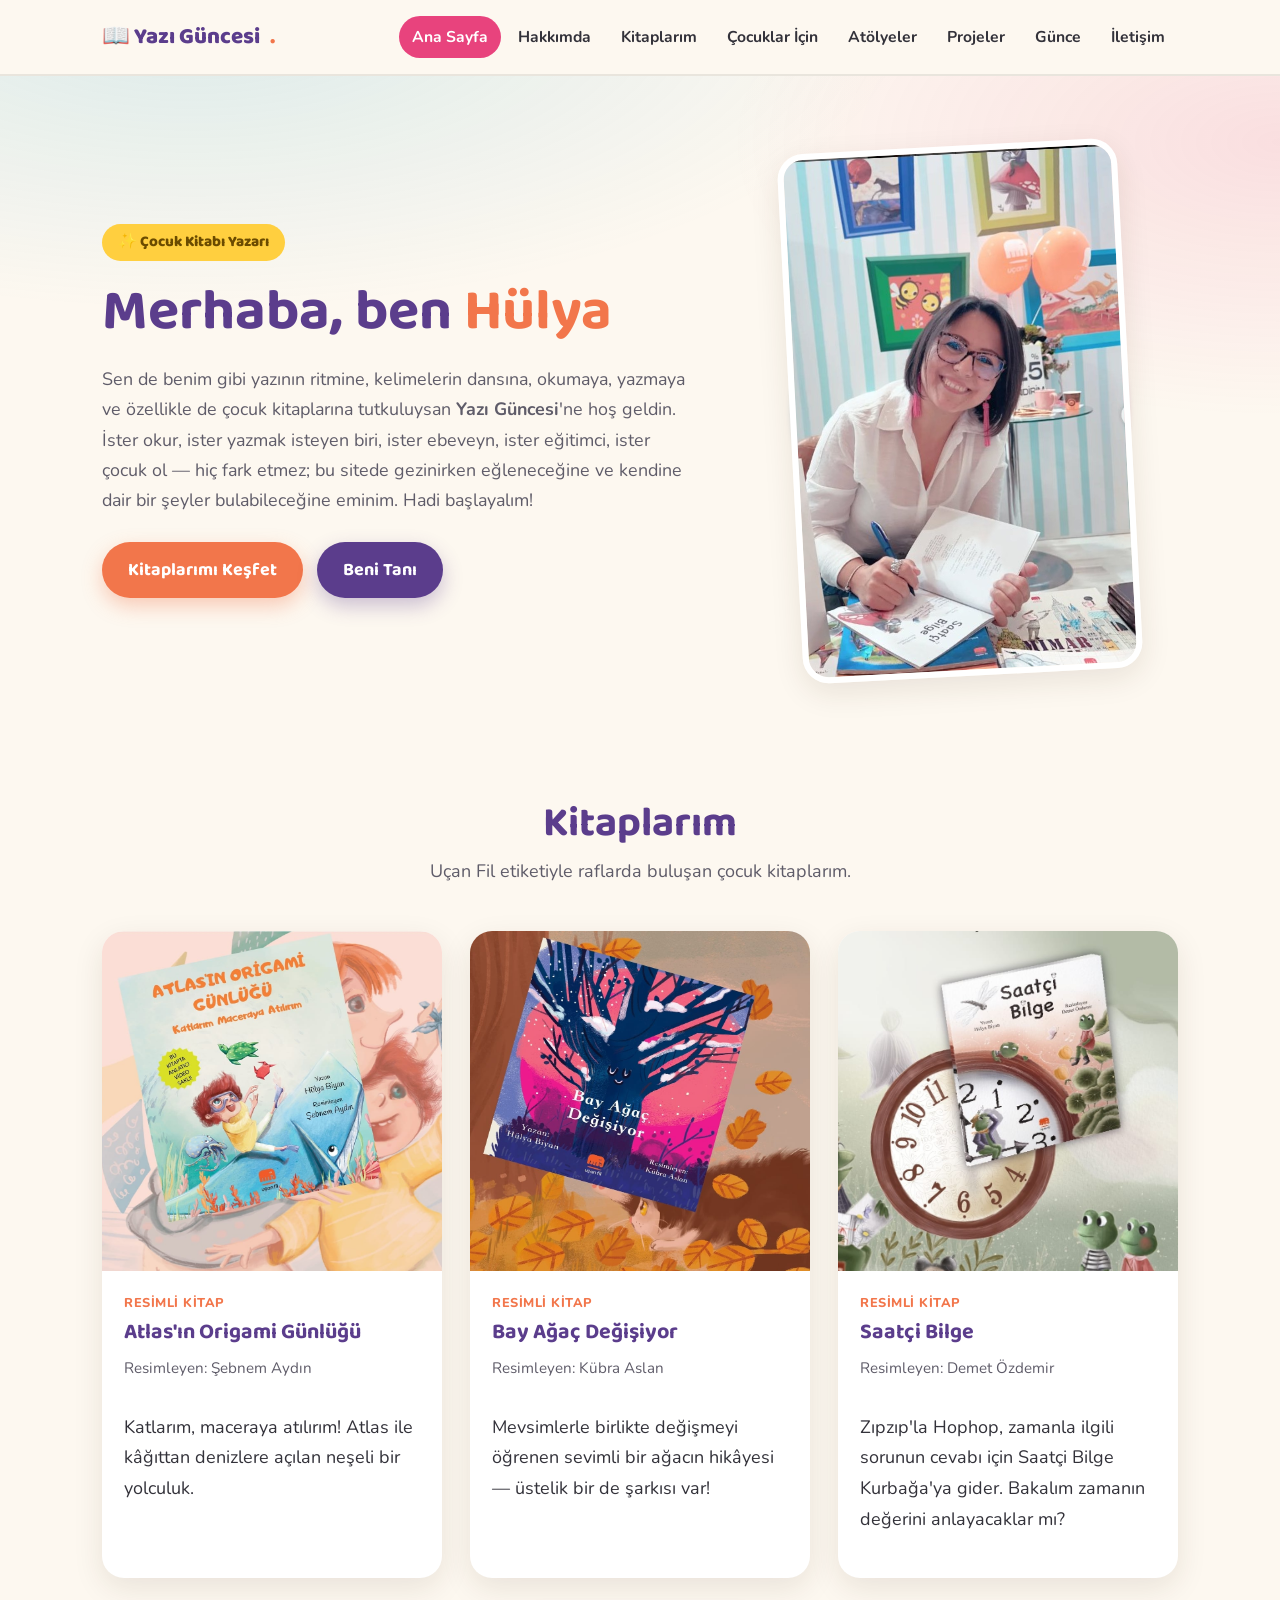
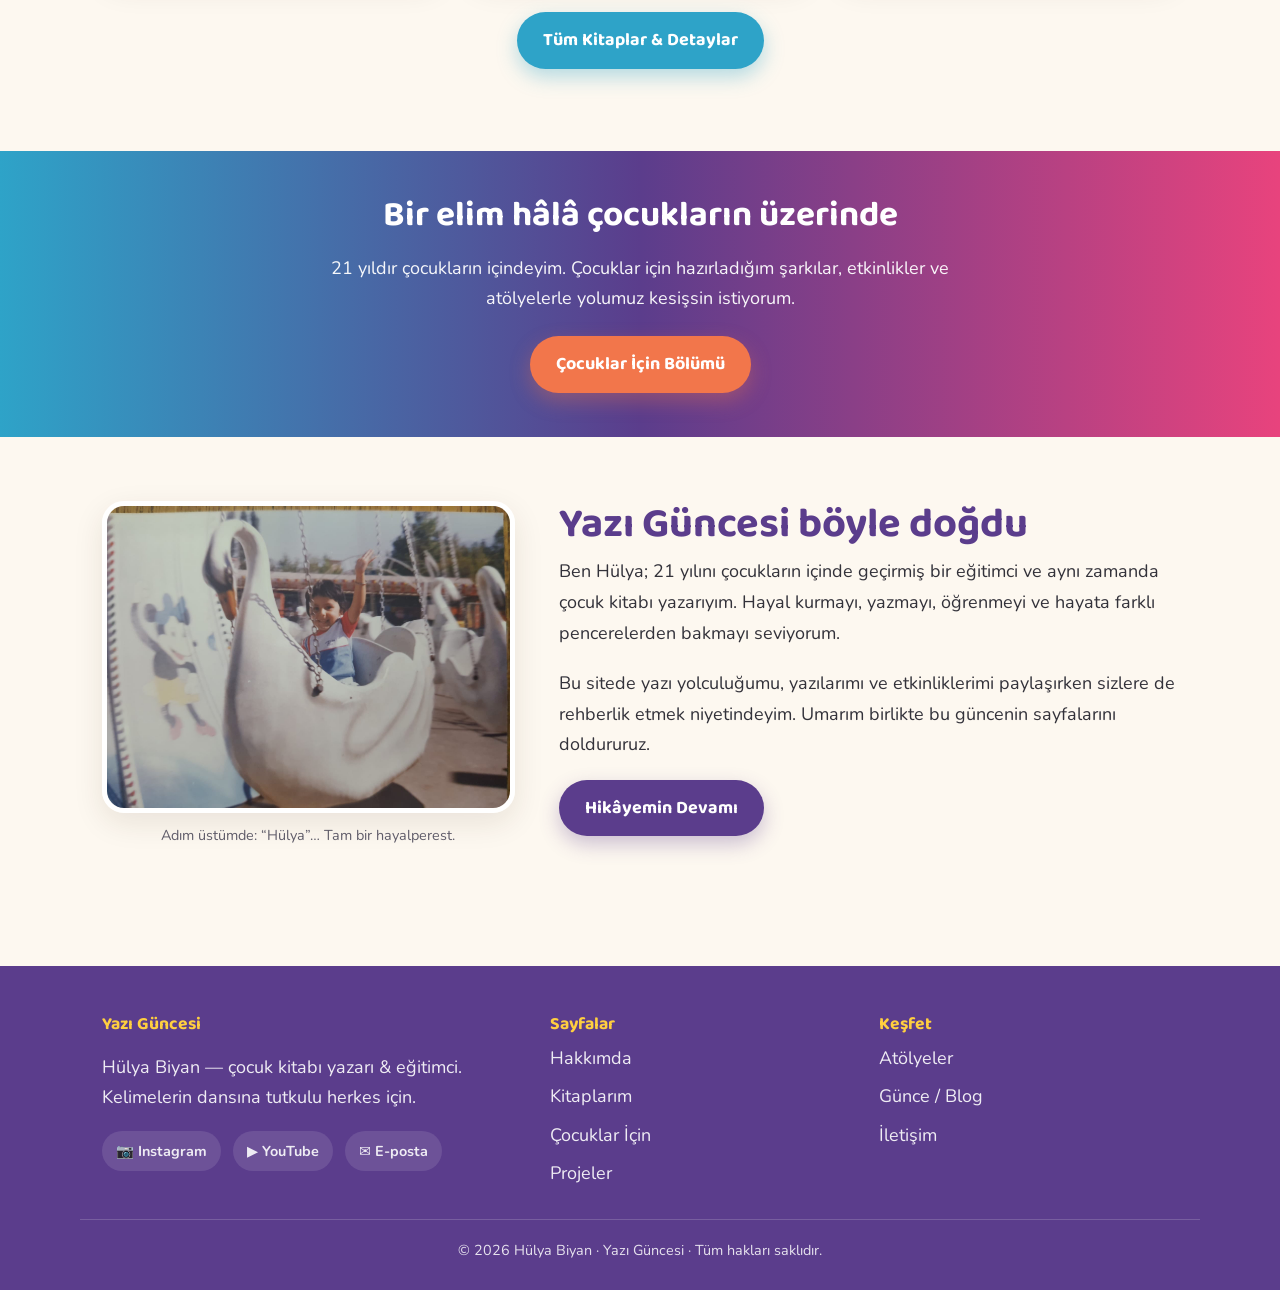
==== index.html @ 747ea34c "Ana sayfa: Saatçi Bilge tanıtımı arka kapak metnine uygun kısaltıldı" ====
<!DOCTYPE html>
<html lang="tr">
<head>
  <meta charset="UTF-8" />
  <meta name="viewport" content="width=device-width, initial-scale=1.0" />
  <title>Yazı Güncesi — Hülya Biyan | Çocuk Kitabı Yazarı</title>
  <meta name="description" content="Çocuk kitabı yazarı Hülya Biyan'ın Yazı Güncesi. Kitaplar, atölyeler, çocuklar için etkinlikler ve yazı yolculuğu." />
  <meta property="og:title" content="Yazı Güncesi — Hülya Biyan" />
  <meta property="og:description" content="Çocuk kitabı yazarı Hülya Biyan'ın kişisel sitesi." />
  <meta property="og:type" content="website" />
  <meta property="og:image" content="assets/img/hulya-portre.jpg" />
  <link rel="icon" href="data:image/svg+xml,<svg xmlns='http://www.w3.org/2000/svg' viewBox='0 0 100 100'><text y='.9em' font-size='90'>📖</text></svg>" />
  <link rel="preconnect" href="https://fonts.googleapis.com" />
  <link rel="preconnect" href="https://fonts.gstatic.com" crossorigin />
  <link href="https://fonts.googleapis.com/css2?family=Baloo+2:wght@500;600;700;800&family=Nunito:wght@400;600;700;800&display=swap" rel="stylesheet" />
  <link rel="stylesheet" href="assets/css/styles.css" />
</head>
<body>

  <!-- ÜST MENÜ -->
  <header class="ust-bar">
    <div class="kapsayici ust-ic">
      <a class="logo" href="index.html">📖 Yazı Güncesi<span class="nokta">.</span></a>
      <button class="menu-btn" aria-label="Menü" aria-expanded="false">☰</button>
      <nav>
        <ul class="menu" id="menu">
          <li><a href="index.html" class="aktif">Ana Sayfa</a></li>
          <li><a href="hakkimda.html">Hakkımda</a></li>
          <li><a href="kitaplarim.html">Kitaplarım</a></li>
          <li><a href="cocuklar-icin.html">Çocuklar İçin</a></li>
          <li><a href="atolyeler.html">Atölyeler</a></li>
          <li><a href="projeler.html">Projeler</a></li>
          <li><a href="gunce.html">Günce</a></li>
          <li><a href="iletisim.html">İletişim</a></li>
        </ul>
      </nav>
    </div>
  </header>

  <!-- HERO -->
  <section class="hero">
    <div class="kapsayici hero-ic">
      <div class="hero-metin">
        <span class="rozet">✨ Çocuk Kitabı Yazarı</span>
        <h1>Merhaba, ben <span>Hülya</span></h1>
        <p class="giris">
          Sen de benim gibi yazının ritmine, kelimelerin dansına, okumaya, yazmaya ve
          özellikle de çocuk kitaplarına tutkuluysan <strong>Yazı Güncesi</strong>'ne hoş geldin.
          İster okur, ister yazmak isteyen biri, ister ebeveyn, ister eğitimci, ister çocuk ol —
          hiç fark etmez; bu sitede gezinirken eğleneceğine ve kendine dair bir şeyler
          bulabileceğine eminim. Hadi başlayalım!
        </p>
        <div class="hero-butonlar">
          <a class="btn btn-birincil" href="kitaplarim.html">Kitaplarımı Keşfet</a>
          <a class="btn btn-ana" href="hakkimda.html">Beni Tanı</a>
        </div>
      </div>
      <div class="hero-gorsel">
        <div class="halka"></div>
        <img src="assets/img/hulya-portre.jpg" alt="Hülya Biyan bir kitap imzalarken" />
      </div>
    </div>
  </section>

  <!-- KİTAP ÖNİZLEME -->
  <section>
    <div class="kapsayici">
      <h2 class="bolum-baslik">Kitaplarım</h2>
      <p class="bolum-alt">Uçan Fil etiketiyle raflarda buluşan çocuk kitaplarım.</p>
      <div class="izgara izgara-3">

        <article class="kart">
          <div class="kitap-gorsel"><img src="assets/img/atlas-origami.jpg" alt="Atlas'ın Origami Günlüğü kitabı kapağı" /></div>
          <div class="kitap-govde">
            <span class="kitap-etiket">Resimli Kitap</span>
            <h3>Atlas'ın Origami Günlüğü</h3>
            <p class="resimleyen">Resimleyen: Şebnem Aydın</p>
            <p class="aciklama">Katlarım, maceraya atılırım! Atlas ile kâğıttan denizlere açılan neşeli bir yolculuk.</p>
          </div>
        </article>

        <article class="kart">
          <div class="kitap-gorsel"><img src="assets/img/bay-agac.jpg" alt="Bay Ağaç Değişiyor kitabı kapağı" /></div>
          <div class="kitap-govde">
            <span class="kitap-etiket">Resimli Kitap</span>
            <h3>Bay Ağaç Değişiyor</h3>
            <p class="resimleyen">Resimleyen: Kübra Aslan</p>
            <p class="aciklama">Mevsimlerle birlikte değişmeyi öğrenen sevimli bir ağacın hikâyesi — üstelik bir de şarkısı var!</p>
          </div>
        </article>

        <article class="kart">
          <div class="kitap-gorsel"><img src="assets/img/saatci-bilge.jpg" alt="Saatçi Bilge kitabı kapağı" /></div>
          <div class="kitap-govde">
            <span class="kitap-etiket">Resimli Kitap</span>
            <h3>Saatçi Bilge</h3>
            <p class="resimleyen">Resimleyen: Demet Özdemir</p>
            <p class="aciklama">Zıpzıp'la Hophop, zamanla ilgili sorunun cevabı için Saatçi Bilge Kurbağa'ya gider. Bakalım zamanın değerini anlayacaklar mı?</p>
          </div>
        </article>

      </div>
      <p style="text-align:center; margin-top:34px;">
        <a class="btn btn-ikincil" href="kitaplarim.html">Tüm Kitaplar & Detaylar</a>
      </p>
    </div>
  </section>

  <!-- ŞERİT -->
  <section class="serit">
    <div class="kapsayici">
      <h2>Bir elim hâlâ çocukların üzerinde</h2>
      <p>21 yıldır çocukların içindeyim. Çocuklar için hazırladığım şarkılar, etkinlikler ve atölyelerle yolumuz kesişsin istiyorum.</p>
      <a class="btn btn-birincil" href="cocuklar-icin.html">Çocuklar İçin Bölümü</a>
    </div>
  </section>

  <!-- HAKKIMDA KISA -->
  <section>
    <div class="kapsayici hakkimda-grid">
      <div class="foto-yigin">
        <img src="assets/img/hulya-cocukluk.jpg" alt="Hülya'nın çocukluk fotoğrafı" />
        <p class="altyazi">Adım üstümde: “Hülya”… Tam bir hayalperest.</p>
      </div>
      <div class="metin-blok">
        <h2 class="bolum-baslik" style="text-align:left;">Yazı Güncesi böyle doğdu</h2>
        <p>
          Ben Hülya; 21 yılını çocukların içinde geçirmiş bir eğitimci ve aynı zamanda çocuk
          kitabı yazarıyım. Hayal kurmayı, yazmayı, öğrenmeyi ve hayata farklı pencerelerden
          bakmayı seviyorum.
        </p>
        <p>
          Bu sitede yazı yolculuğumu, yazılarımı ve etkinliklerimi paylaşırken sizlere de
          rehberlik etmek niyetindeyim. Umarım birlikte bu güncenin sayfalarını doldururuz.
        </p>
        <p><a class="btn btn-ana" href="hakkimda.html">Hikâyemin Devamı</a></p>
      </div>
    </div>
  </section>

  <!-- ALT BİLGİ -->
  <footer class="footer">
    <div class="kapsayici footer-ic">
      <div>
        <h4>Yazı Güncesi</h4>
        <p style="opacity:.9;">Hülya Biyan — çocuk kitabı yazarı & eğitimci. Kelimelerin dansına tutkulu herkes için.</p>
        <div class="sosyal-satir">
          <a href="https://instagram.com/hulyabiyan_yaziguncesi" target="_blank" rel="noopener">📷 Instagram</a>
          <a href="https://youtube.com/" target="_blank" rel="noopener">▶️ YouTube</a>
          <a href="mailto:biyanhulya@gmail.com">✉️ E-posta</a>
        </div>
      </div>
      <div>
        <h4>Sayfalar</h4>
        <ul>
          <li><a href="hakkimda.html">Hakkımda</a></li>
          <li><a href="kitaplarim.html">Kitaplarım</a></li>
          <li><a href="cocuklar-icin.html">Çocuklar İçin</a></li>
          <li><a href="projeler.html">Projeler</a></li>
        </ul>
      </div>
      <div>
        <h4>Keşfet</h4>
        <ul>
          <li><a href="atolyeler.html">Atölyeler</a></li>
          <li><a href="gunce.html">Günce / Blog</a></li>
          <li><a href="iletisim.html">İletişim</a></li>
        </ul>
      </div>
    </div>
    <div class="kapsayici telif">© 2026 Hülya Biyan · Yazı Güncesi · Tüm hakları saklıdır.</div>
  </footer>

  <script src="assets/js/script.js"></script>
</body>
</html>
---- assets/css/styles.css ----
/* =========================================================
   Yazı Güncesi — Hülya Biyan kişisel sitesi
   Renkli & canlı tema. Tüm ayarlar :root değişkenlerinde.
   ========================================================= */

:root {
  /* Kitap kapaklarından türetilmiş palet */
  --deniz:      #2ea3c8;   /* Atlas – deniz mavisi */
  --deniz-koyu: #1c6f8c;
  --mercan:     #f2764b;   /* turuncu/mercan */
  --pembe:      #e8437d;   /* Bay Ağaç pembesi */
  --mor:        #5b3d8c;   /* Bay Ağaç moru */
  --yaprak:     #6ab04c;   /* Saatçi Bilge yeşili */
  --sari:       #ffcf3f;   /* neşeli sarı */

  --zemin:      #fdf8f0;   /* sıcak krem zemin */
  --zemin-alt:  #fff3e6;
  --kart:       #ffffff;
  --metin:      #33323a;
  --metin-soft: #5f5c69;
  --cizgi:      rgba(0,0,0,.08);

  --golge:      0 10px 30px rgba(60,40,20,.10);
  --golge-hover:0 16px 40px rgba(60,40,20,.16);
  --radius:     22px;
  --radius-sm:  14px;

  --font-baslik: "Baloo 2", "Comic Sans MS", system-ui, sans-serif;
  --font-govde:  "Nunito", system-ui, -apple-system, Segoe UI, Roboto, sans-serif;

  --en:  1120px;
}

* { box-sizing: border-box; }

html { scroll-behavior: smooth; }

body {
  margin: 0;
  font-family: var(--font-govde);
  color: var(--metin);
  background: var(--zemin);
  line-height: 1.7;
  font-size: 18px;
  -webkit-font-smoothing: antialiased;
}

h1, h2, h3, h4 {
  font-family: var(--font-baslik);
  line-height: 1.15;
  margin: 0 0 .5em;
  font-weight: 700;
}

a { color: var(--deniz-koyu); }

img { max-width: 100%; display: block; }

.kapsayici {
  width: 100%;
  max-width: var(--en);
  margin: 0 auto;
  padding: 0 22px;
}

/* ---------- Üst menü ---------- */
.ust-bar {
  position: sticky;
  top: 0;
  z-index: 50;
  background: rgba(253,248,240,.9);
  backdrop-filter: blur(8px);
  border-bottom: 2px solid var(--cizgi);
}
.ust-ic {
  display: flex;
  align-items: center;
  justify-content: space-between;
  gap: 16px;
  min-height: 74px;
}
.logo {
  display: inline-flex;
  align-items: center;
  gap: 10px;
  font-family: var(--font-baslik);
  font-weight: 800;
  font-size: 1.4rem;
  color: var(--mor);
  text-decoration: none;
  white-space: nowrap;
}
.logo .nokta { color: var(--mercan); }

.menu {
  display: flex;
  align-items: center;
  gap: 4px;
  list-style: none;
  margin: 0;
  padding: 0;
  flex-wrap: wrap;
}
.menu a {
  display: inline-block;
  padding: 8px 13px;
  border-radius: 999px;
  color: var(--metin);
  text-decoration: none;
  font-weight: 700;
  font-size: .98rem;
  transition: background .18s, color .18s;
}
.menu a:hover { background: var(--zemin-alt); color: var(--pembe); }
.menu a.aktif { background: var(--pembe); color: #fff; }

.menu-btn {
  display: none;
  background: var(--pembe);
  color: #fff;
  border: none;
  width: 46px; height: 46px;
  border-radius: 12px;
  font-size: 1.5rem;
  cursor: pointer;
}

/* ---------- Butonlar ---------- */
.btn {
  display: inline-block;
  padding: 13px 26px;
  border-radius: 999px;
  font-family: var(--font-baslik);
  font-weight: 700;
  text-decoration: none;
  cursor: pointer;
  border: none;
  transition: transform .15s, box-shadow .15s;
}
.btn:hover { transform: translateY(-2px); }
.btn-birincil { background: var(--mercan); color: #fff; box-shadow: 0 8px 20px rgba(242,118,75,.35); }
.btn-ikincil  { background: var(--deniz);  color: #fff; box-shadow: 0 8px 20px rgba(46,163,200,.35); }
.btn-ana      { background: var(--mor);    color: #fff; box-shadow: 0 8px 20px rgba(91,61,140,.30); }

/* ---------- Genel bölüm ---------- */
section { padding: 64px 0; }
.bolum-baslik {
  font-size: clamp(1.8rem, 4vw, 2.6rem);
  text-align: center;
  color: var(--mor);
  margin-bottom: 8px;
}
.bolum-alt {
  text-align: center;
  color: var(--metin-soft);
  max-width: 620px;
  margin: 0 auto 44px;
}

/* ---------- Hero (ana sayfa) ---------- */
.hero {
  background:
    radial-gradient(1200px 500px at 15% -10%, rgba(46,163,200,.16), transparent 60%),
    radial-gradient(1000px 500px at 100% 10%, rgba(232,67,125,.14), transparent 55%),
    var(--zemin);
  padding: 70px 0 60px;
  overflow: hidden;
}
.hero-ic {
  display: grid;
  grid-template-columns: 1.15fr .85fr;
  gap: 48px;
  align-items: center;
}
.hero .rozet {
  display: inline-block;
  background: var(--sari);
  color: #6b4b00;
  font-weight: 800;
  font-family: var(--font-baslik);
  padding: 6px 16px;
  border-radius: 999px;
  font-size: .95rem;
  margin-bottom: 18px;
}
.hero h1 {
  font-size: clamp(2.3rem, 5.5vw, 3.6rem);
  color: var(--mor);
  margin-bottom: .3em;
}
.hero h1 span { color: var(--mercan); }
.hero p.giris {
  font-size: 1.12rem;
  color: var(--metin-soft);
  margin-bottom: 26px;
}
.hero-butonlar { display: flex; gap: 14px; flex-wrap: wrap; }

.hero-gorsel {
  position: relative;
  display: grid;
  place-items: center;
}
.hero-gorsel .halka {
  position: absolute;
  inset: 0;
  margin: auto;
  width: 340px; height: 340px;
  border-radius: 50%;
  background: linear-gradient(135deg, var(--deniz), var(--pembe));
  filter: blur(2px);
  opacity: .18;
}
.hero-gorsel img {
  position: relative;
  width: min(340px, 80%);
  border-radius: 26px;
  box-shadow: var(--golge);
  transform: rotate(-3deg);
  border: 6px solid #fff;
}

/* ---------- Şerit (renkli vurgular) ---------- */
.serit {
  background: linear-gradient(90deg, var(--deniz), var(--mor), var(--pembe));
  color: #fff;
  text-align: center;
  padding: 44px 0;
}
.serit h2 { color: #fff; font-size: clamp(1.6rem, 3.5vw, 2.2rem); }
.serit p { opacity: .95; max-width: 640px; margin: 0 auto 22px; }

/* ---------- Kart ızgarası ---------- */
.izgara {
  display: grid;
  gap: 28px;
}
.izgara-3 { grid-template-columns: repeat(3, 1fr); }
.izgara-2 { grid-template-columns: repeat(2, 1fr); }

.kart {
  background: var(--kart);
  border-radius: var(--radius);
  box-shadow: var(--golge);
  overflow: hidden;
  transition: transform .2s, box-shadow .2s;
  display: flex;
  flex-direction: column;
}
.kart:hover { transform: translateY(-6px); box-shadow: var(--golge-hover); }

/* ---------- Kitap kartı ---------- */
.kitap-gorsel {
  aspect-ratio: 1 / 1;
  background: var(--zemin-alt);
  display: grid;
  place-items: center;
  overflow: hidden;
}
.kitap-gorsel img { width: 100%; height: 100%; object-fit: cover; }
.kitap-govde { padding: 22px 22px 26px; flex: 1; display: flex; flex-direction: column; }
.kitap-govde h3 { color: var(--mor); font-size: 1.35rem; }
.kitap-etiket {
  display: inline-block;
  font-size: .8rem;
  font-weight: 800;
  letter-spacing: .04em;
  text-transform: uppercase;
  color: var(--mercan);
  margin-bottom: 6px;
}
.kitap-govde .resimleyen { color: var(--metin-soft); font-size: .95rem; margin: 0 0 12px; }
.kitap-govde p.aciklama { flex: 1; }
.kitap-alt {
  margin-top: 16px;
  display: flex;
  align-items: center;
  gap: 12px;
  flex-wrap: wrap;
  font-size: .9rem;
  color: var(--metin-soft);
}
.yayinevi {
  display: inline-flex; align-items: center; gap: 6px;
  font-weight: 700;
}
.mini-rozet {
  display: inline-flex; align-items: center; gap: 6px;
  background: var(--yaprak); color: #fff;
  padding: 5px 12px; border-radius: 999px;
  font-weight: 700; font-size: .82rem; text-decoration: none;
}

/* ---------- Hakkımda ---------- */
.hakkimda-grid {
  display: grid;
  grid-template-columns: .8fr 1.2fr;
  gap: 44px;
  align-items: start;
}
.foto-yigin { display: grid; gap: 18px; }
.foto-yigin img { border-radius: var(--radius); box-shadow: var(--golge); border: 5px solid #fff; }
.foto-yigin .altyazi { text-align: center; color: var(--metin-soft); font-size: .9rem; margin-top: -8px; }
.metin-blok p { margin: 0 0 1.1em; }
.metin-blok .imza {
  font-family: var(--font-baslik);
  font-size: 1.5rem;
  color: var(--pembe);
}

/* ---------- Çocuklar / Atölye placeholder kartları ---------- */
.eglence-kart {
  background: var(--kart);
  border-radius: var(--radius);
  box-shadow: var(--golge);
  padding: 30px 26px;
  text-align: center;
}
.eglence-kart .ikon {
  font-size: 2.6rem;
  display: block;
  margin-bottom: 10px;
}
.eglence-kart h3 { color: var(--mor); }

/* Şarkı oynatıcı bloğu */
.sarki-kutu {
  background: linear-gradient(135deg, var(--mor), var(--pembe));
  color: #fff;
  border-radius: var(--radius);
  padding: 34px;
  display: grid;
  grid-template-columns: auto 1fr;
  gap: 26px;
  align-items: center;
  box-shadow: var(--golge);
}
.sarki-kutu img { width: 150px; border-radius: 14px; box-shadow: 0 8px 22px rgba(0,0,0,.3); }
.sarki-kutu h3 { color: #fff; font-size: 1.5rem; }
.sarki-kutu p { opacity: .95; margin: 0 0 14px; }
.sarki-kutu video,
.sarki-kutu audio { width: 100%; border-radius: 10px; }
.yakinda-etiket {
  display: inline-block;
  background: rgba(255,255,255,.2);
  padding: 4px 12px; border-radius: 999px;
  font-weight: 700; font-size: .85rem; margin-bottom: 10px;
}

/* ---------- Boş durum (Günce) ---------- */
.bos-durum {
  text-align: center;
  max-width: 560px;
  margin: 20px auto;
  background: var(--kart);
  border-radius: var(--radius);
  box-shadow: var(--golge);
  padding: 56px 34px;
}
.bos-durum .ikon { font-size: 3.4rem; }

/* ---------- İletişim ---------- */
.iletisim-grid {
  display: grid;
  grid-template-columns: repeat(auto-fit, minmax(220px, 1fr));
  gap: 24px;
}
.iletisim-kart {
  background: var(--kart);
  border-radius: var(--radius);
  box-shadow: var(--golge);
  padding: 32px 24px;
  text-align: center;
  text-decoration: none;
  color: var(--metin);
  transition: transform .18s, box-shadow .18s;
}
.iletisim-kart:hover { transform: translateY(-5px); box-shadow: var(--golge-hover); }
.iletisim-kart .ikon { font-size: 2.4rem; display:block; margin-bottom: 10px; }
.iletisim-kart h3 { color: var(--mor); margin-bottom: 4px; }
.iletisim-kart span { color: var(--metin-soft); font-size: .95rem; word-break: break-word; }

/* ---------- Sayfa başlığı (iç sayfalar) ---------- */
.sayfa-basi {
  background:
    radial-gradient(800px 300px at 20% 0%, rgba(232,67,125,.14), transparent 60%),
    var(--zemin-alt);
  text-align: center;
  padding: 56px 0 44px;
  border-bottom: 2px solid var(--cizgi);
}
.sayfa-basi h1 { font-size: clamp(2rem, 5vw, 3rem); color: var(--mor); }
.sayfa-basi p { color: var(--metin-soft); max-width: 620px; margin: 0 auto; }

/* ---------- Alt bilgi ---------- */
.footer {
  background: var(--mor);
  color: #fff;
  padding: 48px 0 28px;
  margin-top: 40px;
}
.footer-ic {
  display: grid;
  grid-template-columns: 1.4fr 1fr 1fr;
  gap: 30px;
}
.footer h4 { color: var(--sari); font-size: 1.1rem; }
.footer a { color: #fff; text-decoration: none; opacity: .9; }
.footer a:hover { opacity: 1; text-decoration: underline; }
.footer ul { list-style: none; padding: 0; margin: 0; display: grid; gap: 8px; }
.sosyal-satir { display: flex; gap: 12px; margin-top: 8px; flex-wrap: wrap; }
.sosyal-satir a {
  display: inline-flex; align-items: center; gap: 7px;
  background: rgba(255,255,255,.12);
  padding: 8px 14px; border-radius: 999px;
  font-weight: 700; font-size: .9rem;
}
.sosyal-satir a:hover { background: rgba(255,255,255,.22); text-decoration: none; }
.footer .telif {
  margin-top: 30px;
  padding-top: 18px;
  border-top: 1px solid rgba(255,255,255,.2);
  text-align: center;
  opacity: .85;
  font-size: .9rem;
}

/* ---------- Projeler ---------- */
.proje-vitrin {
  display: grid;
  grid-template-columns: .9fr 1.1fr;
  gap: 44px;
  align-items: center;
}
.proje-vitrin .vitrin-gorsel img {
  border-radius: var(--radius);
  box-shadow: var(--golge);
  border: 6px solid #fff;
  width: 100%;
}
.proje-vitrin h2 { color: var(--mor); font-size: clamp(1.6rem, 3.5vw, 2.2rem); }
.proje-etiket {
  display: inline-block;
  background: var(--sari);
  color: #6b4b00;
  font-family: var(--font-baslik);
  font-weight: 800;
  padding: 5px 15px;
  border-radius: 999px;
  font-size: .9rem;
  margin-bottom: 14px;
}

/* İstatistik/rakam kutucukları */
.rakam-satiri {
  display: grid;
  grid-template-columns: repeat(4, 1fr);
  gap: 18px;
  margin: 6px 0 0;
}
.rakam {
  background: var(--kart);
  border-radius: var(--radius-sm);
  box-shadow: var(--golge);
  padding: 20px 12px;
  text-align: center;
}
.rakam b {
  display: block;
  font-family: var(--font-baslik);
  font-size: 2rem;
  color: var(--mercan);
  line-height: 1;
}
.rakam span { font-size: .92rem; color: var(--metin-soft); font-weight: 700; }

/* Kitap vitrini */
.kitap-vitrin {
  display: grid;
  grid-template-columns: .8fr 1.2fr;
  gap: 40px;
  align-items: center;
  background: var(--zemin-alt);
  border-radius: var(--radius);
  padding: 34px;
  box-shadow: var(--golge);
}
.kitap-vitrin img { border-radius: var(--radius-sm); box-shadow: var(--golge); width: 100%; }
.kitap-vitrin h3 { color: var(--mor); font-size: 1.6rem; }

/* Foto galeri */
.galeri {
  display: grid;
  grid-template-columns: repeat(4, 1fr);
  gap: 16px;
}
.galeri figure { margin: 0; }
.galeri img {
  width: 100%;
  aspect-ratio: 3 / 4;
  object-fit: cover;
  border-radius: var(--radius-sm);
  box-shadow: var(--golge);
  border: 4px solid #fff;
  transition: transform .2s;
}
.galeri img:hover { transform: translateY(-4px) scale(1.02); }
.galeri-genis img {
  aspect-ratio: 16 / 7;
  margin-bottom: 16px;
}

/* Video kutusu */
.video-kutu {
  background: linear-gradient(135deg, var(--deniz), var(--mor));
  border-radius: var(--radius);
  padding: 28px;
  box-shadow: var(--golge);
  text-align: center;
  color: #fff;
}
.video-kutu h3 { color: #fff; }
.video-kutu video { width: 100%; max-width: 680px; border-radius: var(--radius-sm); box-shadow: 0 8px 22px rgba(0,0,0,.3); }

/* Teşekkür listesi */
.tesekkur {
  background: var(--kart);
  border-radius: var(--radius);
  box-shadow: var(--golge);
  padding: 30px 28px;
}
.tesekkur h3 { color: var(--mor); }
.tesekkur ul { padding-left: 1.1em; margin: 10px 0 0; }
.tesekkur li { margin-bottom: 6px; }

/* ---------- Proje listesi + "Devamını oku" ---------- */
.proje-liste { display: grid; gap: 34px; }

.proje {
  background: var(--kart);
  border-radius: var(--radius);
  box-shadow: var(--golge);
  padding: 28px;
  border: 1px solid var(--cizgi);
}
.proje-ust {
  display: grid;
  grid-template-columns: .8fr 1.2fr;
  gap: 30px;
  align-items: center;
}
.proje-kapak img {
  width: 100%;
  border-radius: var(--radius-sm);
  box-shadow: var(--golge);
  border: 5px solid #fff;
}
.proje-ozet h2 { color: var(--mor); font-size: clamp(1.5rem, 3.4vw, 2.1rem); margin-bottom: .3em; }
.proje-meta {
  color: var(--metin-soft);
  font-weight: 700;
  font-size: .95rem;
  margin: 0 0 12px;
}

/* Açılır detay */
.proje-detay { margin-top: 18px; }
summary.devamini-oku {
  list-style: none;
  cursor: pointer;
  display: inline-flex;
  align-items: center;
  width: max-content;
  background: var(--mor);
  color: #fff;
  font-family: var(--font-baslik);
  font-weight: 700;
  padding: 11px 24px;
  border-radius: 999px;
  transition: transform .15s, box-shadow .15s, background .18s;
  box-shadow: 0 8px 20px rgba(91,61,140,.25);
}
summary.devamini-oku::-webkit-details-marker { display: none; }
summary.devamini-oku::after { content: "Devamını oku  ▾"; }
details[open] > summary.devamini-oku::after { content: "Daha az göster  ▴"; }
summary.devamini-oku:hover { transform: translateY(-2px); background: #4c3277; }

.proje-detay-ic { margin-top: 26px; display: grid; gap: 34px; }
.proje-detay-ic > * { margin: 0; }

/* Detay içindeki alıntı (şerit yerine sade blok) */
.proje-alinti {
  background: linear-gradient(90deg, var(--deniz), var(--mor), var(--pembe));
  color: #fff;
  border-radius: var(--radius);
  padding: 30px;
  text-align: center;
}
.proje-alinti h3 { color: #fff; font-size: clamp(1.3rem, 3vw, 1.8rem); margin-bottom: 6px; }
.proje-alinti p { opacity: .95; margin: 0; }

.proje-detay-ic .alt-baslik {
  color: var(--mor);
  font-size: 1.35rem;
  margin-bottom: 14px;
}

/* ---------- Duyarlı (responsive) ---------- */
@media (max-width: 860px) {
  .proje-vitrin { grid-template-columns: 1fr; }
  .proje-vitrin .vitrin-gorsel { order: -1; }
  .proje-ust { grid-template-columns: 1fr; }
  .proje-kapak { order: -1; max-width: 360px; margin: 0 auto; }
  .kitap-vitrin { grid-template-columns: 1fr; text-align: center; }
  .rakam-satiri { grid-template-columns: repeat(2, 1fr); }
  .galeri { grid-template-columns: repeat(2, 1fr); }
  .hero-ic { grid-template-columns: 1fr; text-align: center; }
  .hero-gorsel { order: -1; }
  .hero-butonlar { justify-content: center; }
  .hakkimda-grid { grid-template-columns: 1fr; }
  .izgara-3 { grid-template-columns: 1fr 1fr; }
  .footer-ic { grid-template-columns: 1fr; }
  .sarki-kutu { grid-template-columns: 1fr; text-align: center; justify-items: center; }
}

@media (max-width: 620px) {
  body { font-size: 17px; }
  .menu {
    display: none;
    position: absolute;
    top: 74px; left: 0; right: 0;
    flex-direction: column;
    align-items: stretch;
    background: var(--zemin);
    border-bottom: 2px solid var(--cizgi);
    padding: 10px 16px 18px;
    gap: 4px;
  }
  .menu.acik { display: flex; }
  .menu a { padding: 12px 14px; }
  .menu-btn { display: inline-block; }
  .izgara-3, .izgara-2 { grid-template-columns: 1fr; }
  section { padding: 48px 0; }
}
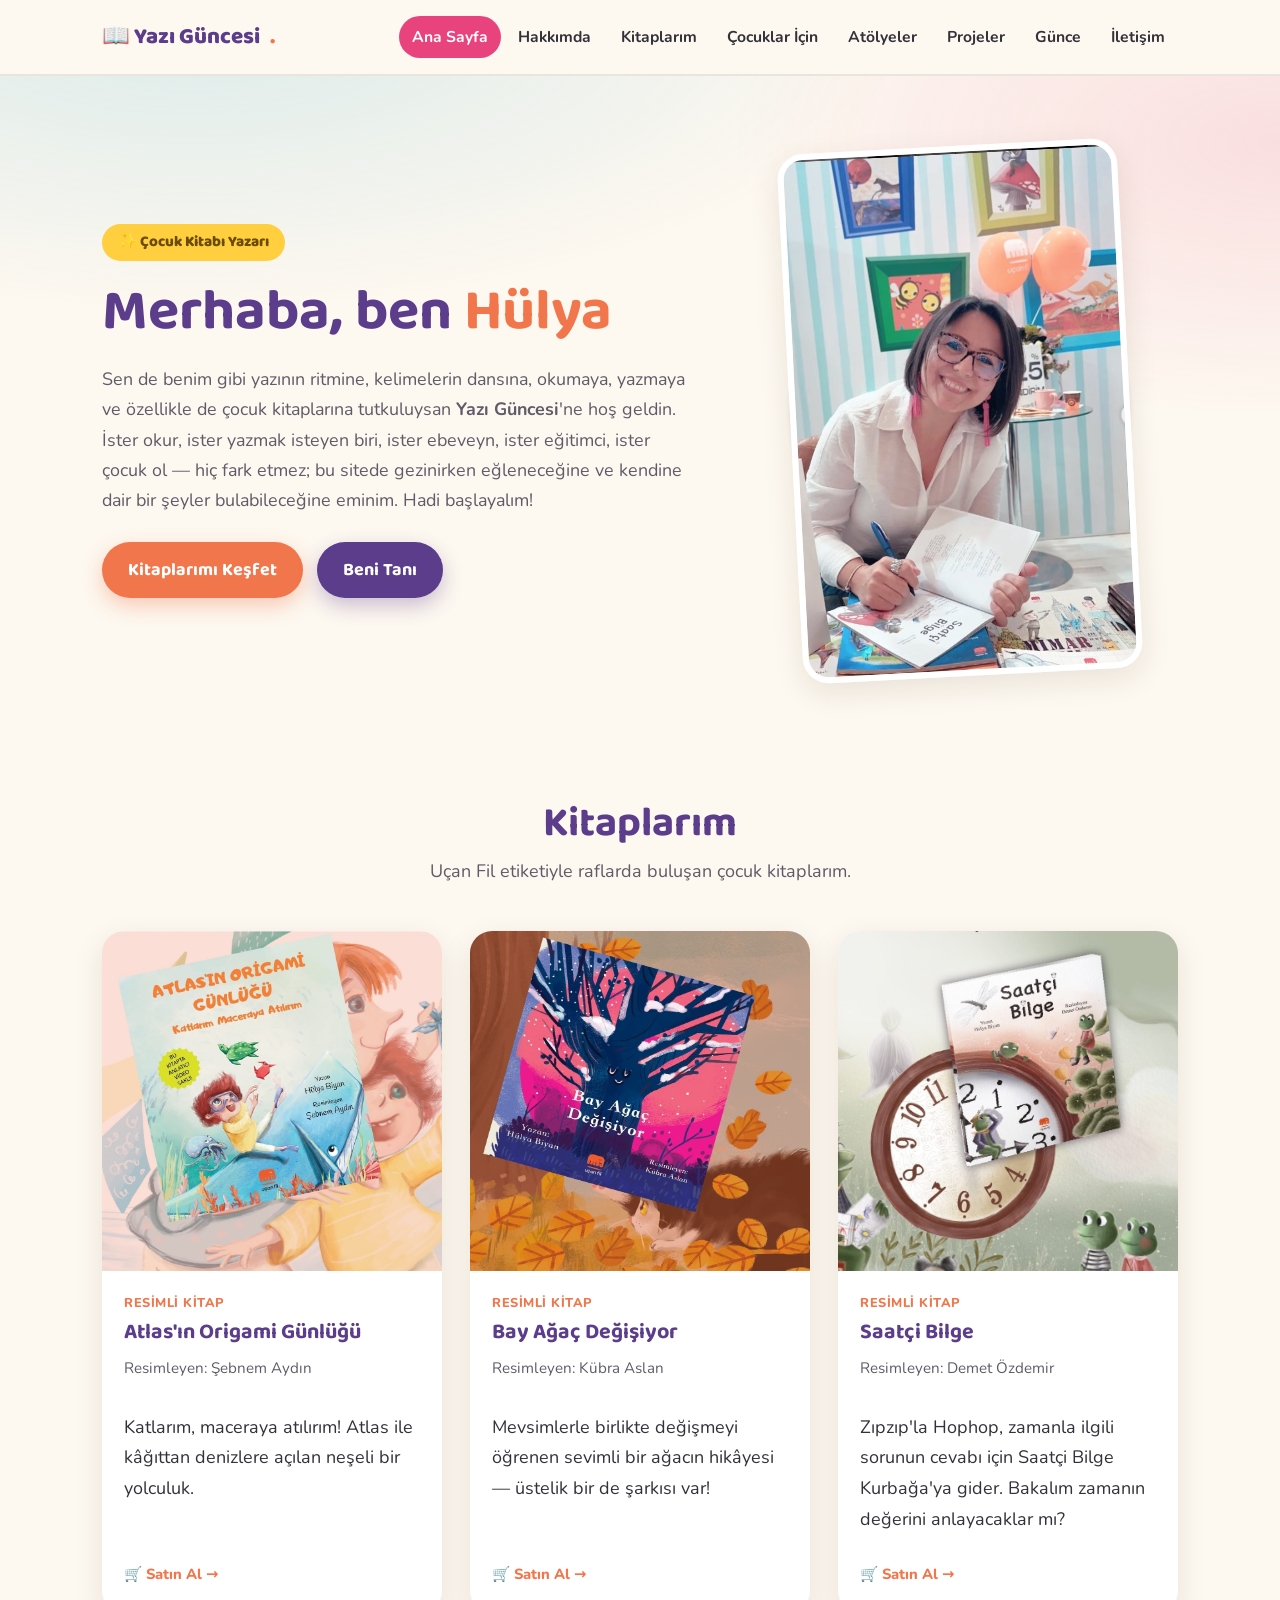
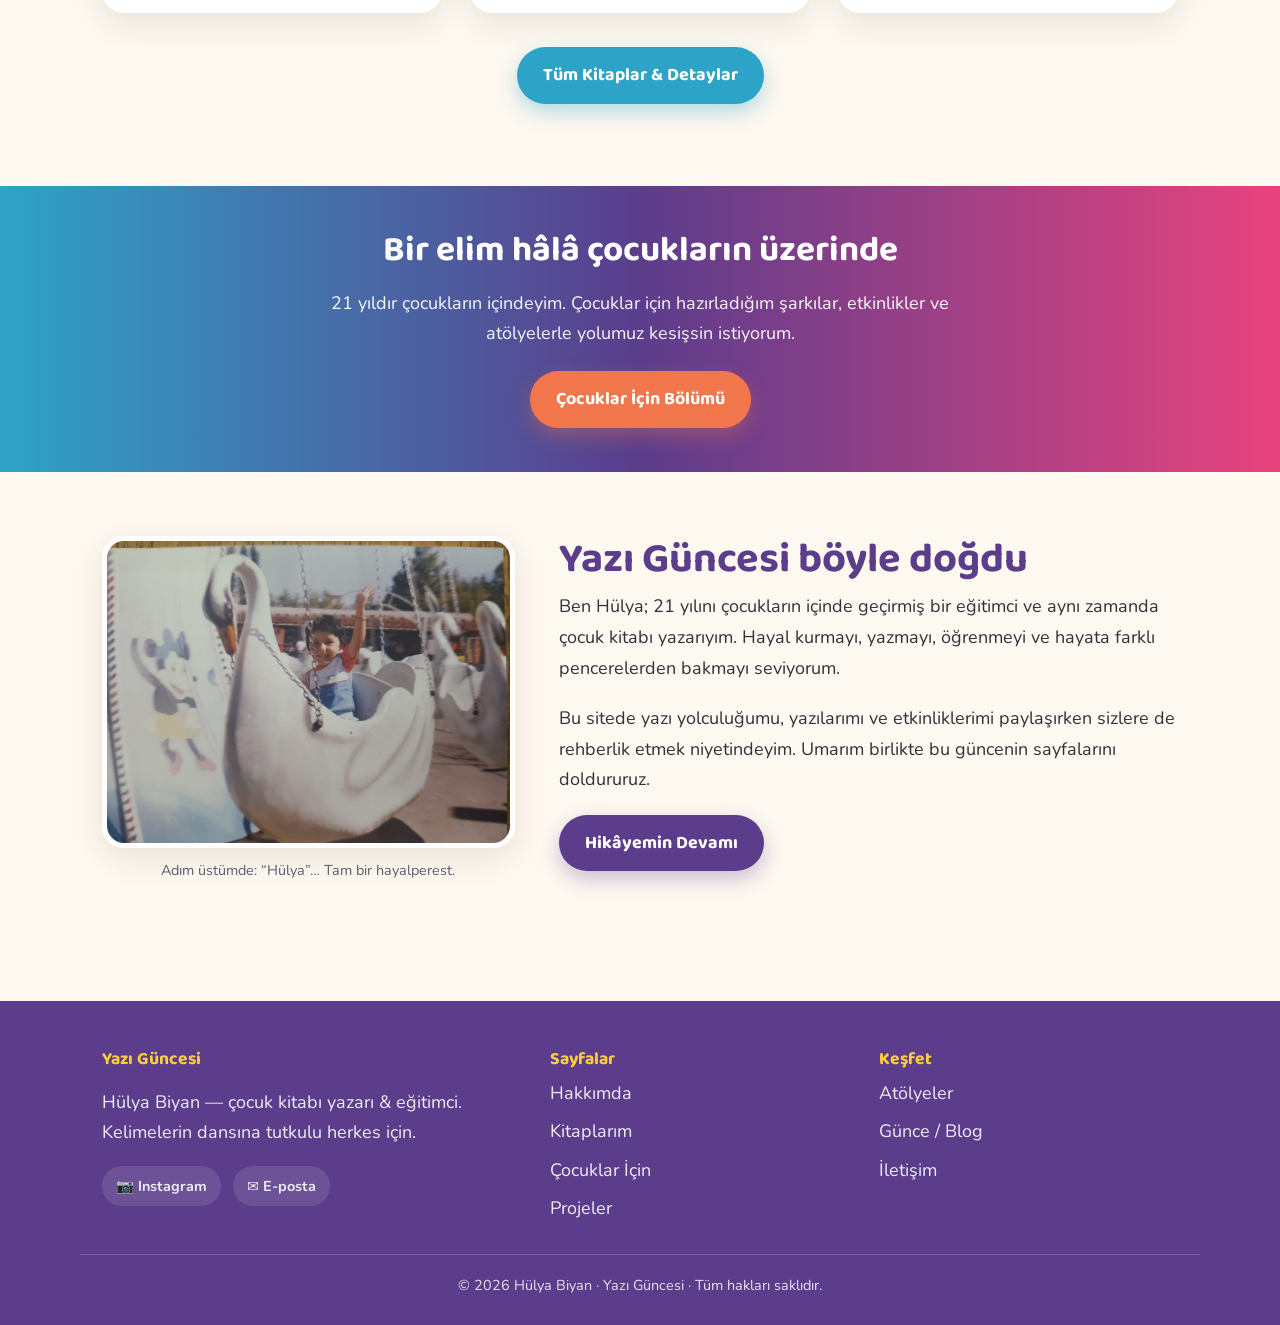
==== commit 23a2dff4: "CRO: satin alma baglantilari, bos YouTube linki kaldirildi, atolyelere sosyal kanit - 3 kitaba Satin" ====
--- a/index.html
+++ b/index.html
@@ -5,33 +5,76 @@
   <meta name="viewport" content="width=device-width, initial-scale=1.0" />
   <title>Yazı Güncesi — Hülya Biyan | Çocuk Kitabı Yazarı</title>
   <meta name="description" content="Çocuk kitabı yazarı Hülya Biyan'ın Yazı Güncesi. Kitaplar, atölyeler, çocuklar için etkinlikler ve yazı yolculuğu." />
-  <meta property="og:title" content="Yazı Güncesi — Hülya Biyan" />
-  <meta property="og:description" content="Çocuk kitabı yazarı Hülya Biyan'ın kişisel sitesi." />
-  <meta property="og:type" content="website" />
-  <meta property="og:image" content="assets/img/hulya-portre.jpg" />
   <link rel="icon" href="data:image/svg+xml,<svg xmlns='http://www.w3.org/2000/svg' viewBox='0 0 100 100'><text y='.9em' font-size='90'>📖</text></svg>" />
   <link rel="preconnect" href="https://fonts.googleapis.com" />
   <link rel="preconnect" href="https://fonts.gstatic.com" crossorigin />
   <link href="https://fonts.googleapis.com/css2?family=Baloo+2:wght@500;600;700;800&family=Nunito:wght@400;600;700;800&display=swap" rel="stylesheet" />
   <link rel="stylesheet" href="assets/css/styles.css" />
+  <link rel="canonical" href="https://hulyabiyan.com/" />
+  <meta property="og:type" content="website" />
+  <meta property="og:site_name" content="Yazı Güncesi" />
+  <meta property="og:locale" content="tr_TR" />
+  <meta property="og:url" content="https://hulyabiyan.com/" />
+  <meta property="og:title" content="Yazı Güncesi — Hülya Biyan | Çocuk Kitabı Yazarı" />
+  <meta property="og:description" content="Çocuk kitabı yazarı Hülya Biyan'ın Yazı Güncesi. Kitaplar, atölyeler, çocuklar için etkinlikler ve yazı yolculuğu." />
+  <meta property="og:image" content="https://hulyabiyan.com/assets/img/hulya-portre.jpg" />
+  <meta name="twitter:card" content="summary_large_image" />
+  <meta name="twitter:title" content="Yazı Güncesi — Hülya Biyan | Çocuk Kitabı Yazarı" />
+  <meta name="twitter:description" content="Çocuk kitabı yazarı Hülya Biyan'ın Yazı Güncesi. Kitaplar, atölyeler, çocuklar için etkinlikler ve yazı yolculuğu." />
+  <meta name="twitter:image" content="https://hulyabiyan.com/assets/img/hulya-portre.jpg" />
+  <script type="application/ld+json">
+  {
+    "@context": "https://schema.org",
+    "@graph": [
+      {
+        "@type": "WebSite",
+        "@id": "https://hulyabiyan.com/#website",
+        "url": "https://hulyabiyan.com/",
+        "name": "Yazı Güncesi",
+        "inLanguage": "tr",
+        "publisher": {
+          "@id": "https://hulyabiyan.com/#hulya"
+        }
+      },
+      {
+        "@type": "Person",
+        "@id": "https://hulyabiyan.com/#hulya",
+        "name": "Hülya Biyan",
+        "url": "https://hulyabiyan.com/",
+        "image": "https://hulyabiyan.com/assets/img/hulya-portre.jpg",
+        "jobTitle": "Çocuk Kitabı Yazarı ve Eğitimci",
+        "description": "21 yılını çocukların içinde geçirmiş bir eğitimci ve çocuk kitabı yazarı.",
+        "email": "mailto:biyanhulya@gmail.com",
+        "sameAs": [
+          "https://instagram.com/hulyabiyan_yaziguncesi"
+        ],
+        "knowsAbout": [
+          "Çocuk edebiyatı",
+          "Yaratıcı yazarlık",
+          "Okuma kültürü"
+        ]
+      }
+    ]
+  }
+  </script>
 </head>
 <body>
 
   <!-- ÜST MENÜ -->
   <header class="ust-bar">
     <div class="kapsayici ust-ic">
-      <a class="logo" href="index.html">📖 Yazı Güncesi<span class="nokta">.</span></a>
+      <a class="logo" href="/">📖 Yazı Güncesi<span class="nokta">.</span></a>
       <button class="menu-btn" aria-label="Menü" aria-expanded="false">☰</button>
       <nav>
         <ul class="menu" id="menu">
-          <li><a href="index.html" class="aktif">Ana Sayfa</a></li>
-          <li><a href="hakkimda.html">Hakkımda</a></li>
-          <li><a href="kitaplarim.html">Kitaplarım</a></li>
-          <li><a href="cocuklar-icin.html">Çocuklar İçin</a></li>
-          <li><a href="atolyeler.html">Atölyeler</a></li>
-          <li><a href="projeler.html">Projeler</a></li>
-          <li><a href="gunce.html">Günce</a></li>
-          <li><a href="iletisim.html">İletişim</a></li>
+          <li><a href="/" class="aktif">Ana Sayfa</a></li>
+          <li><a href="/hakkimda">Hakkımda</a></li>
+          <li><a href="/kitaplarim">Kitaplarım</a></li>
+          <li><a href="/cocuklar-icin">Çocuklar İçin</a></li>
+          <li><a href="/atolyeler">Atölyeler</a></li>
+          <li><a href="/projeler">Projeler</a></li>
+          <li><a href="/gunce">Günce</a></li>
+          <li><a href="/iletisim">İletişim</a></li>
         </ul>
       </nav>
     </div>
@@ -51,13 +94,13 @@
           bulabileceğine eminim. Hadi başlayalım!
         </p>
         <div class="hero-butonlar">
-          <a class="btn btn-birincil" href="kitaplarim.html">Kitaplarımı Keşfet</a>
-          <a class="btn btn-ana" href="hakkimda.html">Beni Tanı</a>
+          <a class="btn btn-birincil" href="/kitaplarim">Kitaplarımı Keşfet</a>
+          <a class="btn btn-ana" href="/hakkimda">Beni Tanı</a>
         </div>
       </div>
       <div class="hero-gorsel">
         <div class="halka"></div>
-        <img src="assets/img/hulya-portre.jpg" alt="Hülya Biyan bir kitap imzalarken" />
+        <img src="assets/img/hulya-portre.jpg" alt="Hülya Biyan bir kitap imzalarken" width="490" height="774" loading="eager" fetchpriority="high" decoding="async" />
       </div>
     </div>
   </section>
@@ -70,38 +113,41 @@
       <div class="izgara izgara-3">
 
         <article class="kart">
-          <div class="kitap-gorsel"><img src="assets/img/atlas-origami.jpg" alt="Atlas'ın Origami Günlüğü kitabı kapağı" /></div>
+          <div class="kitap-gorsel"><img src="assets/img/atlas-origami.jpg" alt="Atlas'ın Origami Günlüğü kitabı kapağı" width="1078" height="1057" loading="lazy" decoding="async" /></div>
           <div class="kitap-govde">
             <span class="kitap-etiket">Resimli Kitap</span>
             <h3>Atlas'ın Origami Günlüğü</h3>
             <p class="resimleyen">Resimleyen: Şebnem Aydın</p>
             <p class="aciklama">Katlarım, maceraya atılırım! Atlas ile kâğıttan denizlere açılan neşeli bir yolculuk.</p>
+            <a class="satin-al-mini" href="https://www.kitapyurdu.com/kitap/atlasin-origami-gunlugu-katlarim-maceraya-atilirim/585075.html" target="_blank" rel="noopener">🛒 Satın Al →</a>
           </div>
         </article>
 
         <article class="kart">
-          <div class="kitap-gorsel"><img src="assets/img/bay-agac.jpg" alt="Bay Ağaç Değişiyor kitabı kapağı" /></div>
+          <div class="kitap-gorsel"><img src="assets/img/bay-agac.jpg" alt="Bay Ağaç Değişiyor kitabı kapağı" width="1030" height="1043" loading="lazy" decoding="async" /></div>
           <div class="kitap-govde">
             <span class="kitap-etiket">Resimli Kitap</span>
             <h3>Bay Ağaç Değişiyor</h3>
             <p class="resimleyen">Resimleyen: Kübra Aslan</p>
             <p class="aciklama">Mevsimlerle birlikte değişmeyi öğrenen sevimli bir ağacın hikâyesi — üstelik bir de şarkısı var!</p>
+            <a class="satin-al-mini" href="https://www.ucanfilkitap.com/bay-agac-degisiyor-9786059933711" target="_blank" rel="noopener">🛒 Satın Al →</a>
           </div>
         </article>
 
         <article class="kart">
-          <div class="kitap-gorsel"><img src="assets/img/saatci-bilge.jpg" alt="Saatçi Bilge kitabı kapağı" /></div>
+          <div class="kitap-gorsel"><img src="assets/img/saatci-bilge.jpg" alt="Saatçi Bilge kitabı kapağı" width="827" height="815" loading="lazy" decoding="async" /></div>
           <div class="kitap-govde">
             <span class="kitap-etiket">Resimli Kitap</span>
             <h3>Saatçi Bilge</h3>
             <p class="resimleyen">Resimleyen: Demet Özdemir</p>
             <p class="aciklama">Zıpzıp'la Hophop, zamanla ilgili sorunun cevabı için Saatçi Bilge Kurbağa'ya gider. Bakalım zamanın değerini anlayacaklar mı?</p>
+            <a class="satin-al-mini" href="https://www.ucanfilkitap.com/saatci-bilge-9786257662390" target="_blank" rel="noopener">🛒 Satın Al →</a>
           </div>
         </article>
 
       </div>
       <p style="text-align:center; margin-top:34px;">
-        <a class="btn btn-ikincil" href="kitaplarim.html">Tüm Kitaplar & Detaylar</a>
+        <a class="btn btn-ikincil" href="/kitaplarim">Tüm Kitaplar & Detaylar</a>
       </p>
     </div>
   </section>
@@ -111,7 +157,7 @@
     <div class="kapsayici">
       <h2>Bir elim hâlâ çocukların üzerinde</h2>
       <p>21 yıldır çocukların içindeyim. Çocuklar için hazırladığım şarkılar, etkinlikler ve atölyelerle yolumuz kesişsin istiyorum.</p>
-      <a class="btn btn-birincil" href="cocuklar-icin.html">Çocuklar İçin Bölümü</a>
+      <a class="btn btn-birincil" href="/cocuklar-icin">Çocuklar İçin Bölümü</a>
     </div>
   </section>
 
@@ -119,7 +165,7 @@
   <section>
     <div class="kapsayici hakkimda-grid">
       <div class="foto-yigin">
-        <img src="assets/img/hulya-cocukluk.jpg" alt="Hülya'nın çocukluk fotoğrafı" />
+        <img src="assets/img/hulya-cocukluk.jpg" alt="Hülya'nın çocukluk fotoğrafı" width="1600" height="1200" loading="lazy" decoding="async" />
         <p class="altyazi">Adım üstümde: “Hülya”… Tam bir hayalperest.</p>
       </div>
       <div class="metin-blok">
@@ -133,7 +179,7 @@
           Bu sitede yazı yolculuğumu, yazılarımı ve etkinliklerimi paylaşırken sizlere de
           rehberlik etmek niyetindeyim. Umarım birlikte bu güncenin sayfalarını doldururuz.
         </p>
-        <p><a class="btn btn-ana" href="hakkimda.html">Hikâyemin Devamı</a></p>
+        <p><a class="btn btn-ana" href="/hakkimda">Hikâyemin Devamı</a></p>
       </div>
     </div>
   </section>
@@ -146,25 +192,24 @@
         <p style="opacity:.9;">Hülya Biyan — çocuk kitabı yazarı & eğitimci. Kelimelerin dansına tutkulu herkes için.</p>
         <div class="sosyal-satir">
           <a href="https://instagram.com/hulyabiyan_yaziguncesi" target="_blank" rel="noopener">📷 Instagram</a>
-          <a href="https://youtube.com/" target="_blank" rel="noopener">▶️ YouTube</a>
           <a href="mailto:biyanhulya@gmail.com">✉️ E-posta</a>
         </div>
       </div>
       <div>
         <h4>Sayfalar</h4>
         <ul>
-          <li><a href="hakkimda.html">Hakkımda</a></li>
-          <li><a href="kitaplarim.html">Kitaplarım</a></li>
-          <li><a href="cocuklar-icin.html">Çocuklar İçin</a></li>
-          <li><a href="projeler.html">Projeler</a></li>
+          <li><a href="/hakkimda">Hakkımda</a></li>
+          <li><a href="/kitaplarim">Kitaplarım</a></li>
+          <li><a href="/cocuklar-icin">Çocuklar İçin</a></li>
+          <li><a href="/projeler">Projeler</a></li>
         </ul>
       </div>
       <div>
         <h4>Keşfet</h4>
         <ul>
-          <li><a href="atolyeler.html">Atölyeler</a></li>
-          <li><a href="gunce.html">Günce / Blog</a></li>
-          <li><a href="iletisim.html">İletişim</a></li>
+          <li><a href="/atolyeler">Atölyeler</a></li>
+          <li><a href="/gunce">Günce / Blog</a></li>
+          <li><a href="/iletisim">İletişim</a></li>
         </ul>
       </div>
     </div>
--- a/assets/css/styles.css
+++ b/assets/css/styles.css
@@ -54,7 +54,8 @@
 
 a { color: var(--deniz-koyu); }
 
-img { max-width: 100%; display: block; }
+/* width/height öznitelikleri CLS'i önler; height:auto oranı korur */
+img { max-width: 100%; height: auto; display: block; }
 
 .kapsayici {
   width: 100%;
@@ -290,6 +291,42 @@
   padding: 5px 12px; border-radius: 999px;
   font-weight: 700; font-size: .82rem; text-decoration: none;
 }
+
+/* Satın al butonu (kitap kartlarında) */
+.satin-al {
+  display: inline-flex;
+  align-items: center;
+  gap: 7px;
+  background: var(--mercan);
+  color: #fff;
+  font-family: var(--font-baslik);
+  font-weight: 700;
+  padding: 11px 22px;
+  border-radius: 999px;
+  text-decoration: none;
+  box-shadow: 0 6px 16px rgba(242,118,75,.32);
+  transition: transform .15s, box-shadow .15s;
+  width: 100%;
+  justify-content: center;
+}
+.satin-al:hover { transform: translateY(-2px); box-shadow: 0 10px 22px rgba(242,118,75,.42); }
+.satin-al-nereden {
+  display: block;
+  text-align: center;
+  font-size: .78rem;
+  color: var(--metin-soft);
+  margin-top: 7px;
+}
+/* Ana sayfa kartlarındaki küçük satın al bağlantısı */
+.satin-al-mini {
+  display: inline-block;
+  margin-top: 10px;
+  color: var(--mercan);
+  font-weight: 800;
+  font-size: .92rem;
+  text-decoration: none;
+}
+.satin-al-mini:hover { text-decoration: underline; }
 
 /* ---------- Hakkımda ---------- */
 .hakkimda-grid {
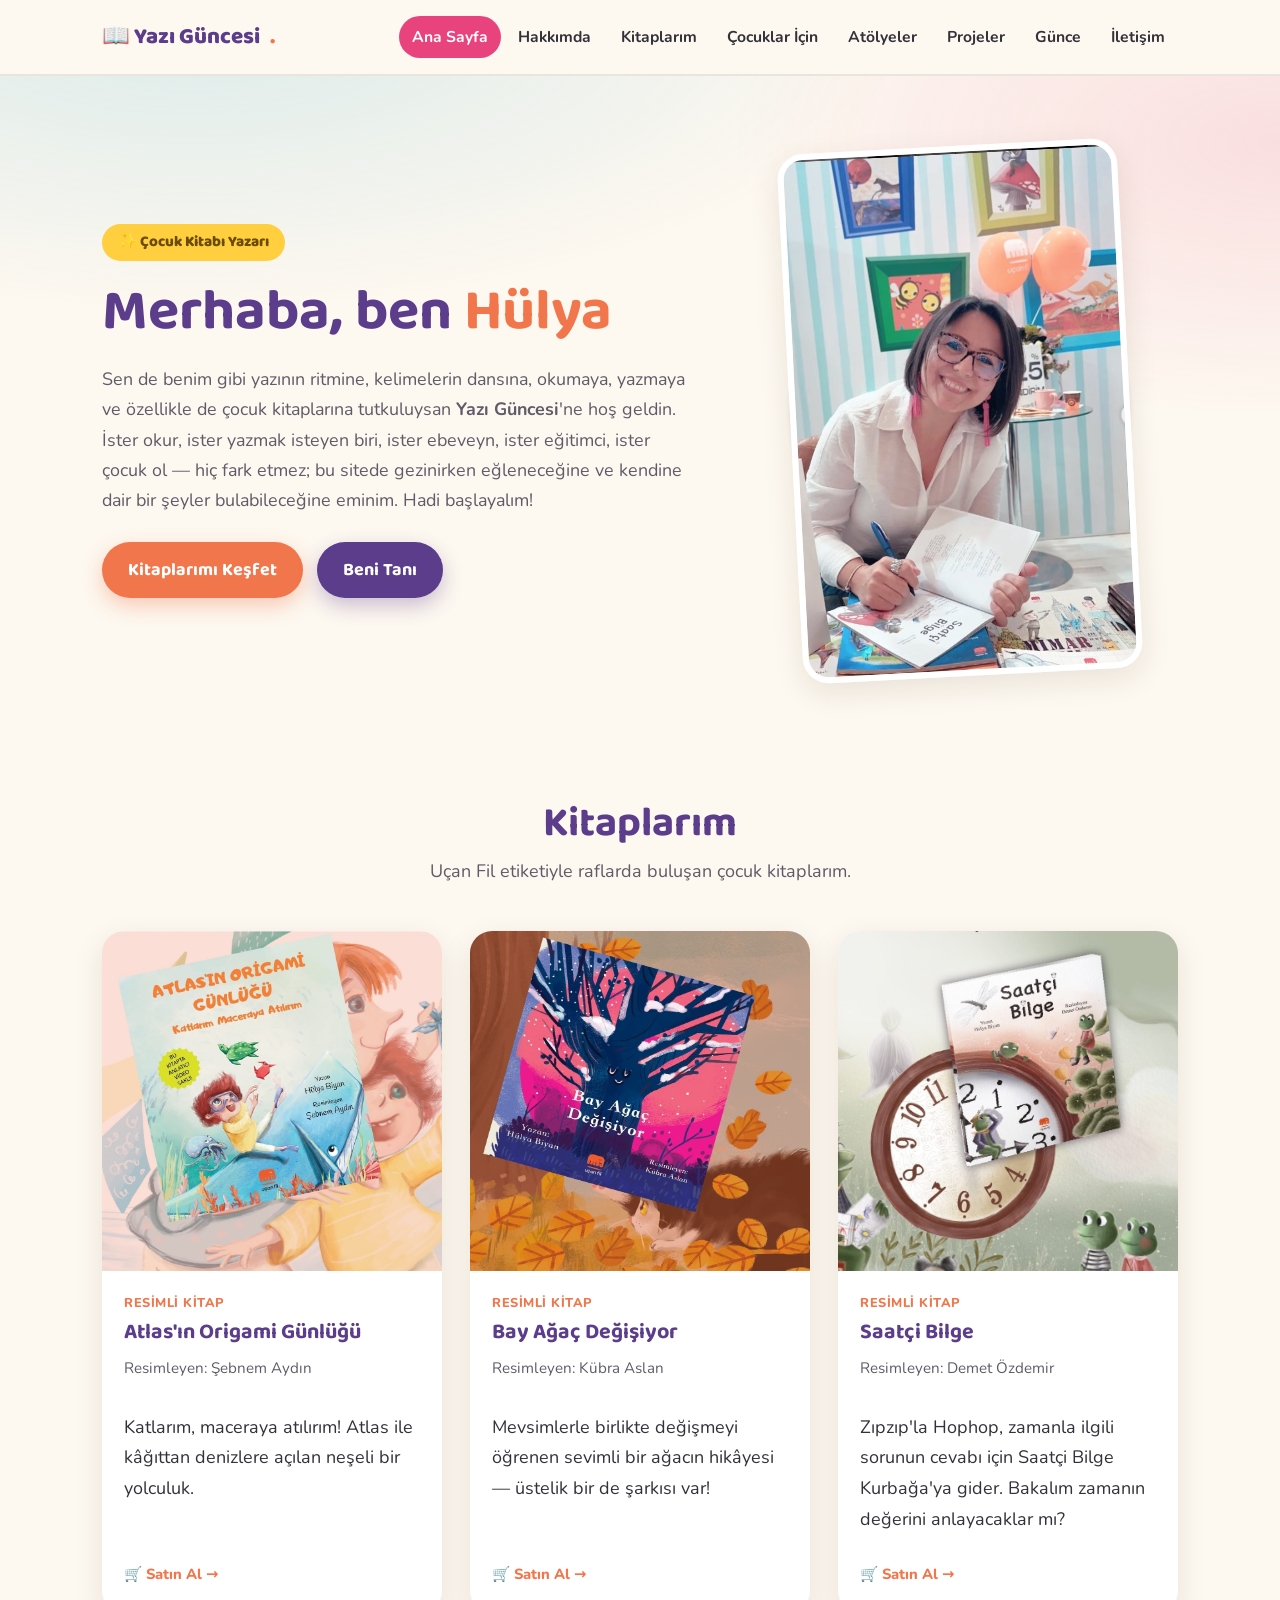
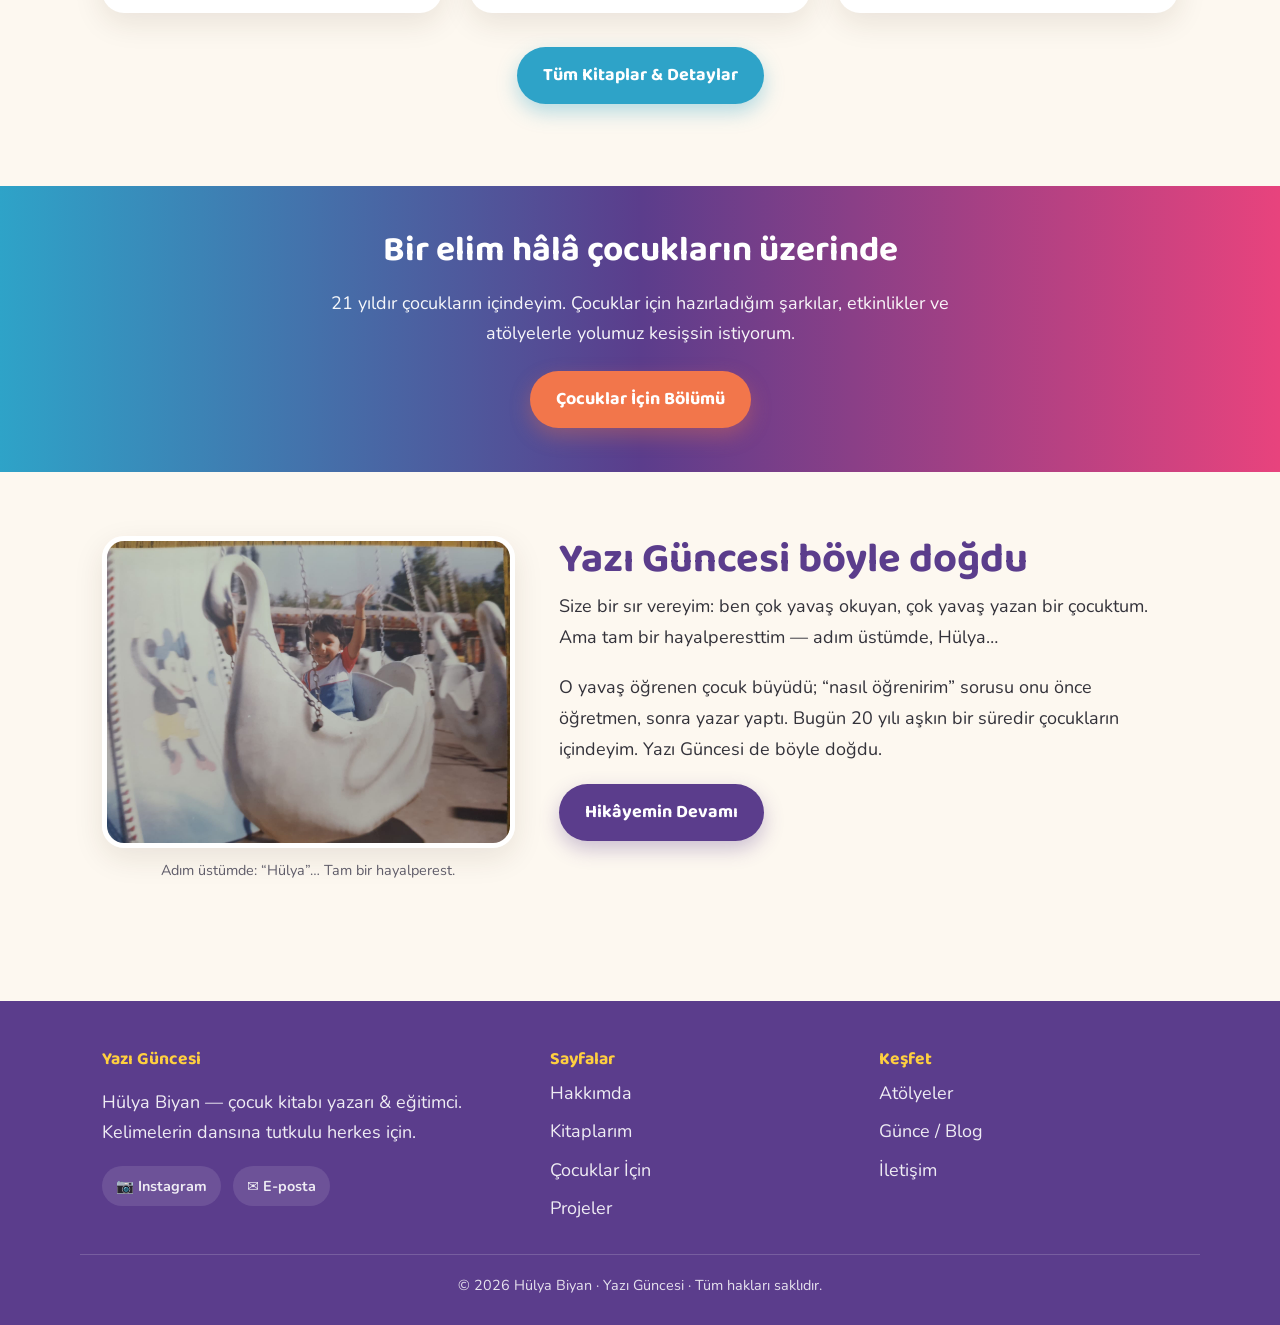
==== commit f9570cfb: "Ana sayfa Hakkimda ozeti, yeni Hakkimda metnine gore yenilendi (20 yili askin)" ====
--- a/index.html
+++ b/index.html
@@ -171,13 +171,12 @@
       <div class="metin-blok">
         <h2 class="bolum-baslik" style="text-align:left;">Yazı Güncesi böyle doğdu</h2>
         <p>
-          Ben Hülya; 21 yılını çocukların içinde geçirmiş bir eğitimci ve aynı zamanda çocuk
-          kitabı yazarıyım. Hayal kurmayı, yazmayı, öğrenmeyi ve hayata farklı pencerelerden
-          bakmayı seviyorum.
+          Size bir sır vereyim: ben çok yavaş okuyan, çok yavaş yazan bir çocuktum. Ama tam bir
+          hayalperesttim — adım üstümde, Hülya…
         </p>
         <p>
-          Bu sitede yazı yolculuğumu, yazılarımı ve etkinliklerimi paylaşırken sizlere de
-          rehberlik etmek niyetindeyim. Umarım birlikte bu güncenin sayfalarını doldururuz.
+          O yavaş öğrenen çocuk büyüdü; “nasıl öğrenirim” sorusu onu önce öğretmen, sonra yazar
+          yaptı. Bugün 20 yılı aşkın bir süredir çocukların içindeyim. Yazı Güncesi de böyle doğdu.
         </p>
         <p><a class="btn btn-ana" href="/hakkimda">Hikâyemin Devamı</a></p>
       </div>
--- a/assets/css/styles.css
+++ b/assets/css/styles.css
@@ -271,7 +271,10 @@
   margin-bottom: 6px;
 }
 .kitap-govde .resimleyen { color: var(--metin-soft); font-size: .95rem; margin: 0 0 12px; }
-.kitap-govde p.aciklama { flex: 1; }
+.kitap-govde .aciklama { flex: 1; }
+/* Çok paragraflı tanıtımlar için */
+.kitap-govde .aciklama p { margin: 0 0 .9em; }
+.kitap-govde .aciklama p:last-child { margin-bottom: 0; }
 .kitap-alt {
   margin-top: 16px;
   display: flex;
@@ -620,6 +623,41 @@
 summary.devamini-oku::-webkit-details-marker { display: none; }
 summary.devamini-oku::after { content: "Devamını oku  ▾"; }
 details[open] > summary.devamini-oku::after { content: "Daha az göster  ▴"; }
+/* Hakkımda: merak edenler için açılır özgeçmiş */
+summary.devamini-oku.ozgecmis::after { content: "Merak edenler için: kısa özgeçmişim  ▾"; }
+details[open] > summary.devamini-oku.ozgecmis::after { content: "Özgeçmişi kapat  ▴"; }
+.ozgecmis-kutu { margin-top: 26px; }
+.ozgecmis-ic {
+  margin-top: 18px;
+  background: var(--zemin-alt);
+  border-radius: var(--radius-sm);
+  padding: 22px 24px;
+}
+.ozgecmis-ic ul { margin: 0; padding-left: 1.15em; }
+.ozgecmis-ic li { margin-bottom: 8px; }
+/* Roller satırı */
+.ozgecmis-roller {
+  font-family: var(--font-baslik);
+  font-weight: 700;
+  color: var(--mor);
+  font-size: 1.1rem;
+  margin: 0 0 12px;
+}
+/* Eğitim grupları */
+.ozgecmis-ic h4 {
+  font-size: .82rem;
+  letter-spacing: .06em;
+  text-transform: uppercase;
+  color: var(--mercan);
+  margin: 18px 0 4px;
+}
+.ozgecmis-grup { margin: 0; color: var(--metin-soft); }
+/* Dar ekranda buton etiketi tek satıra sığsın */
+@media (max-width: 620px) {
+  summary.devamini-oku.ozgecmis::after { content: "Kısa özgeçmişim  ▾"; }
+  details[open] > summary.devamini-oku.ozgecmis::after { content: "Kapat  ▴"; }
+}
+.ozgecmis-kapanis { margin: 20px 0 0; padding-top: 14px; border-top: 1px dashed var(--cizgi); }
 summary.devamini-oku:hover { transform: translateY(-2px); background: #4c3277; }
 
 .proje-detay-ic { margin-top: 26px; display: grid; gap: 34px; }
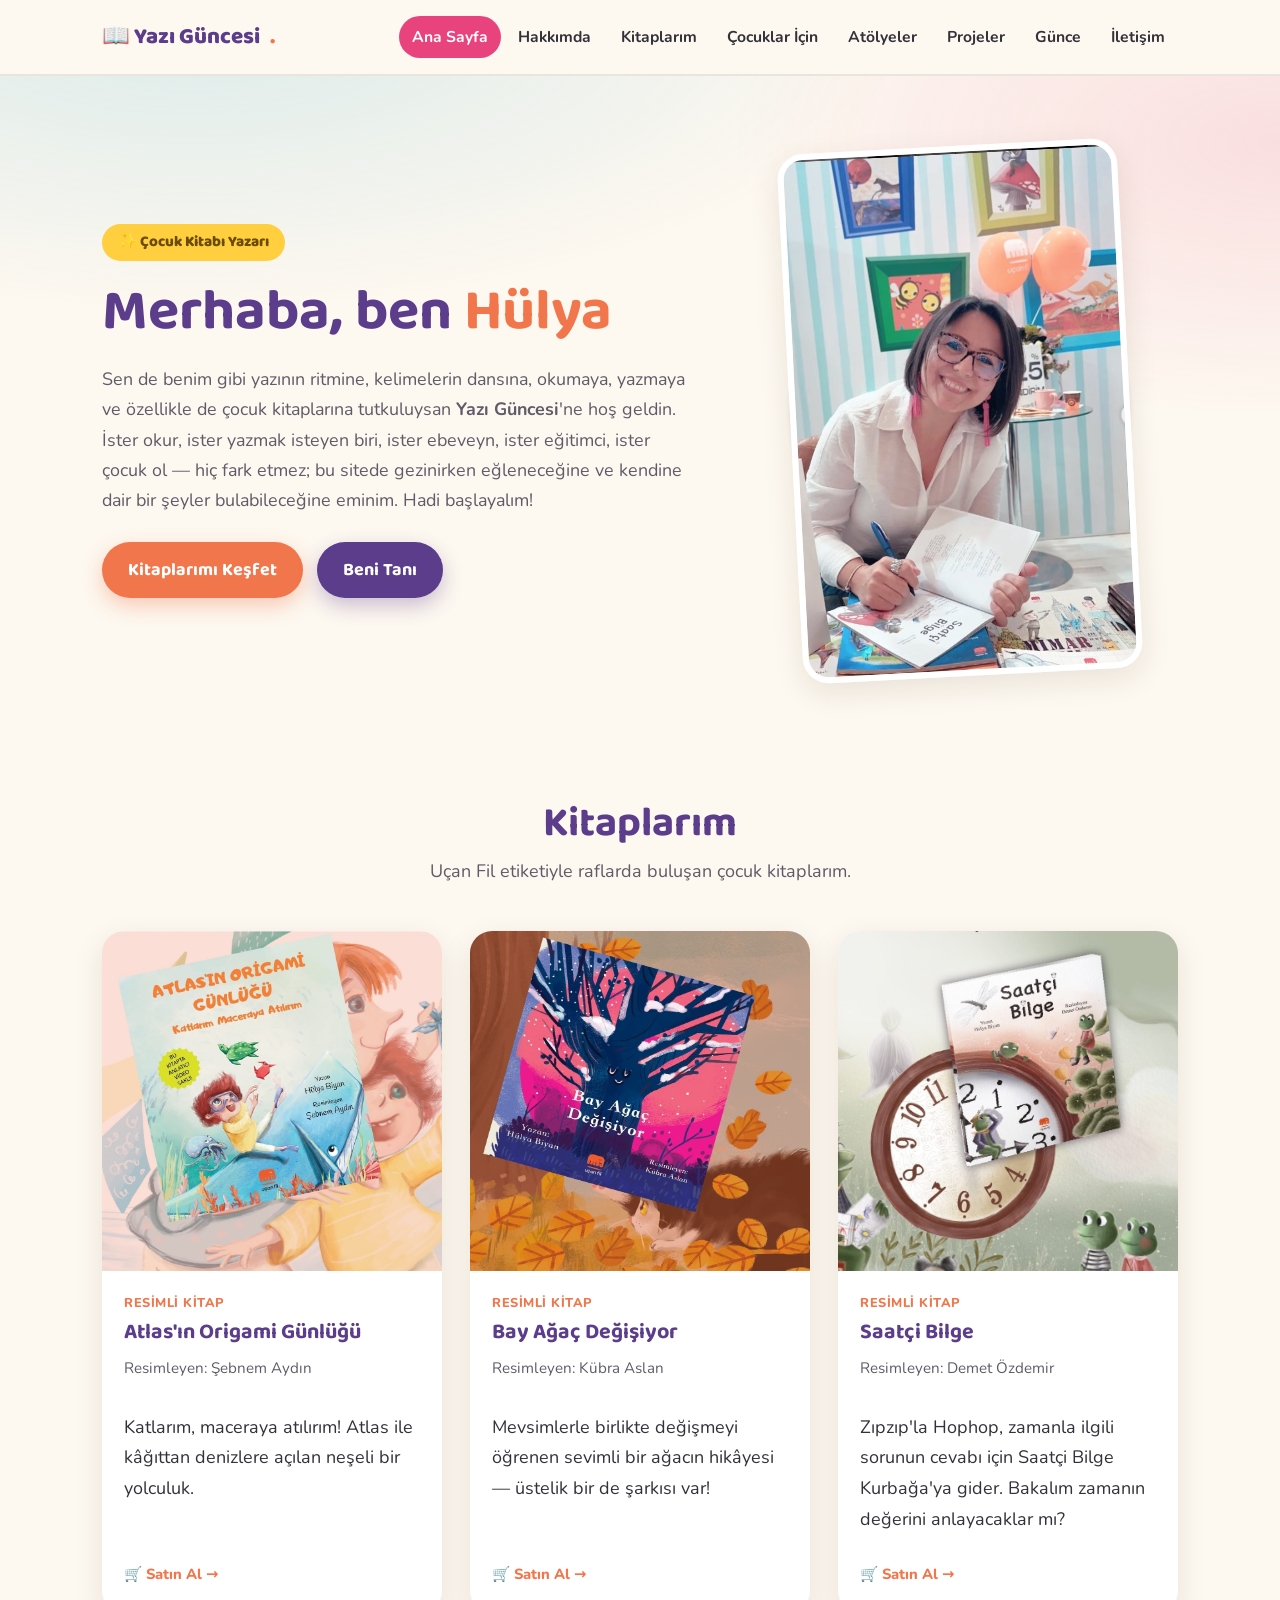
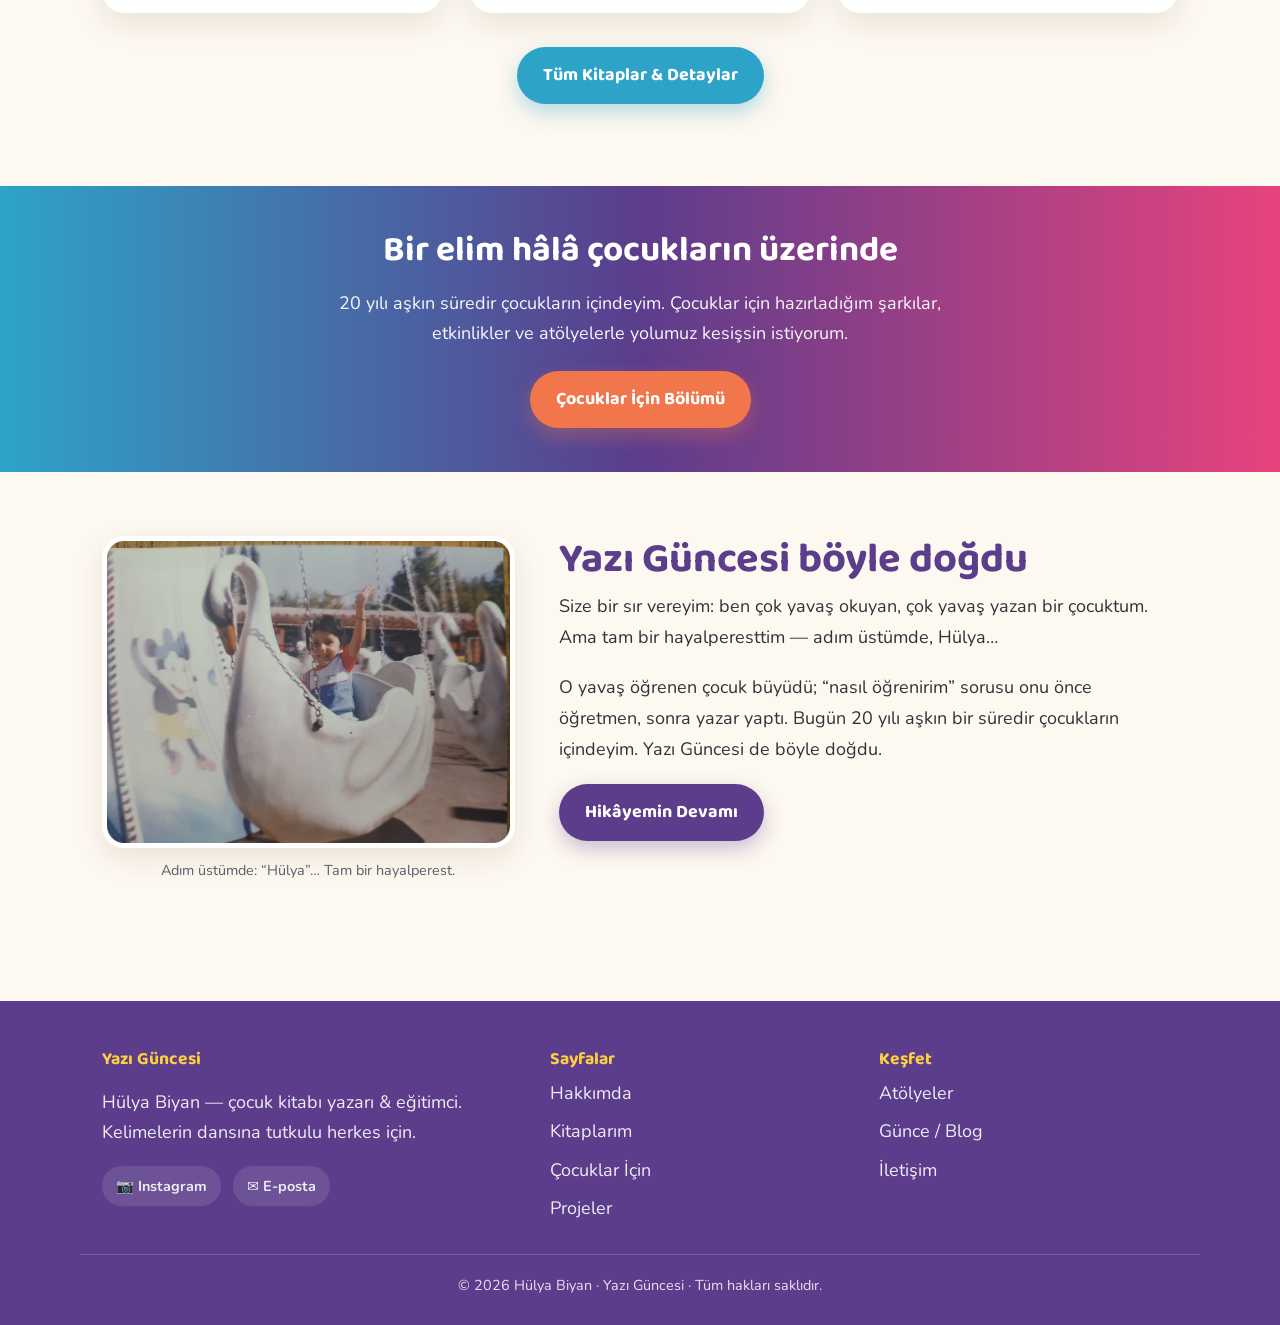
==== commit 138f7004: "Tum sayfalarda 21 yil -> 20 yili askin (schema, meta ve serit dahil)" ====
--- a/index.html
+++ b/index.html
@@ -43,7 +43,7 @@
         "url": "https://hulyabiyan.com/",
         "image": "https://hulyabiyan.com/assets/img/hulya-portre.jpg",
         "jobTitle": "Çocuk Kitabı Yazarı ve Eğitimci",
-        "description": "21 yılını çocukların içinde geçirmiş bir eğitimci ve çocuk kitabı yazarı.",
+        "description": "20 yılı aşkın süredir çocukların içinde olan bir eğitimci ve çocuk kitabı yazarı.",
         "email": "mailto:biyanhulya@gmail.com",
         "sameAs": [
           "https://instagram.com/hulyabiyan_yaziguncesi"
@@ -156,7 +156,7 @@
   <section class="serit">
     <div class="kapsayici">
       <h2>Bir elim hâlâ çocukların üzerinde</h2>
-      <p>21 yıldır çocukların içindeyim. Çocuklar için hazırladığım şarkılar, etkinlikler ve atölyelerle yolumuz kesişsin istiyorum.</p>
+      <p>20 yılı aşkın süredir çocukların içindeyim. Çocuklar için hazırladığım şarkılar, etkinlikler ve atölyelerle yolumuz kesişsin istiyorum.</p>
       <a class="btn btn-birincil" href="/cocuklar-icin">Çocuklar İçin Bölümü</a>
     </div>
   </section>
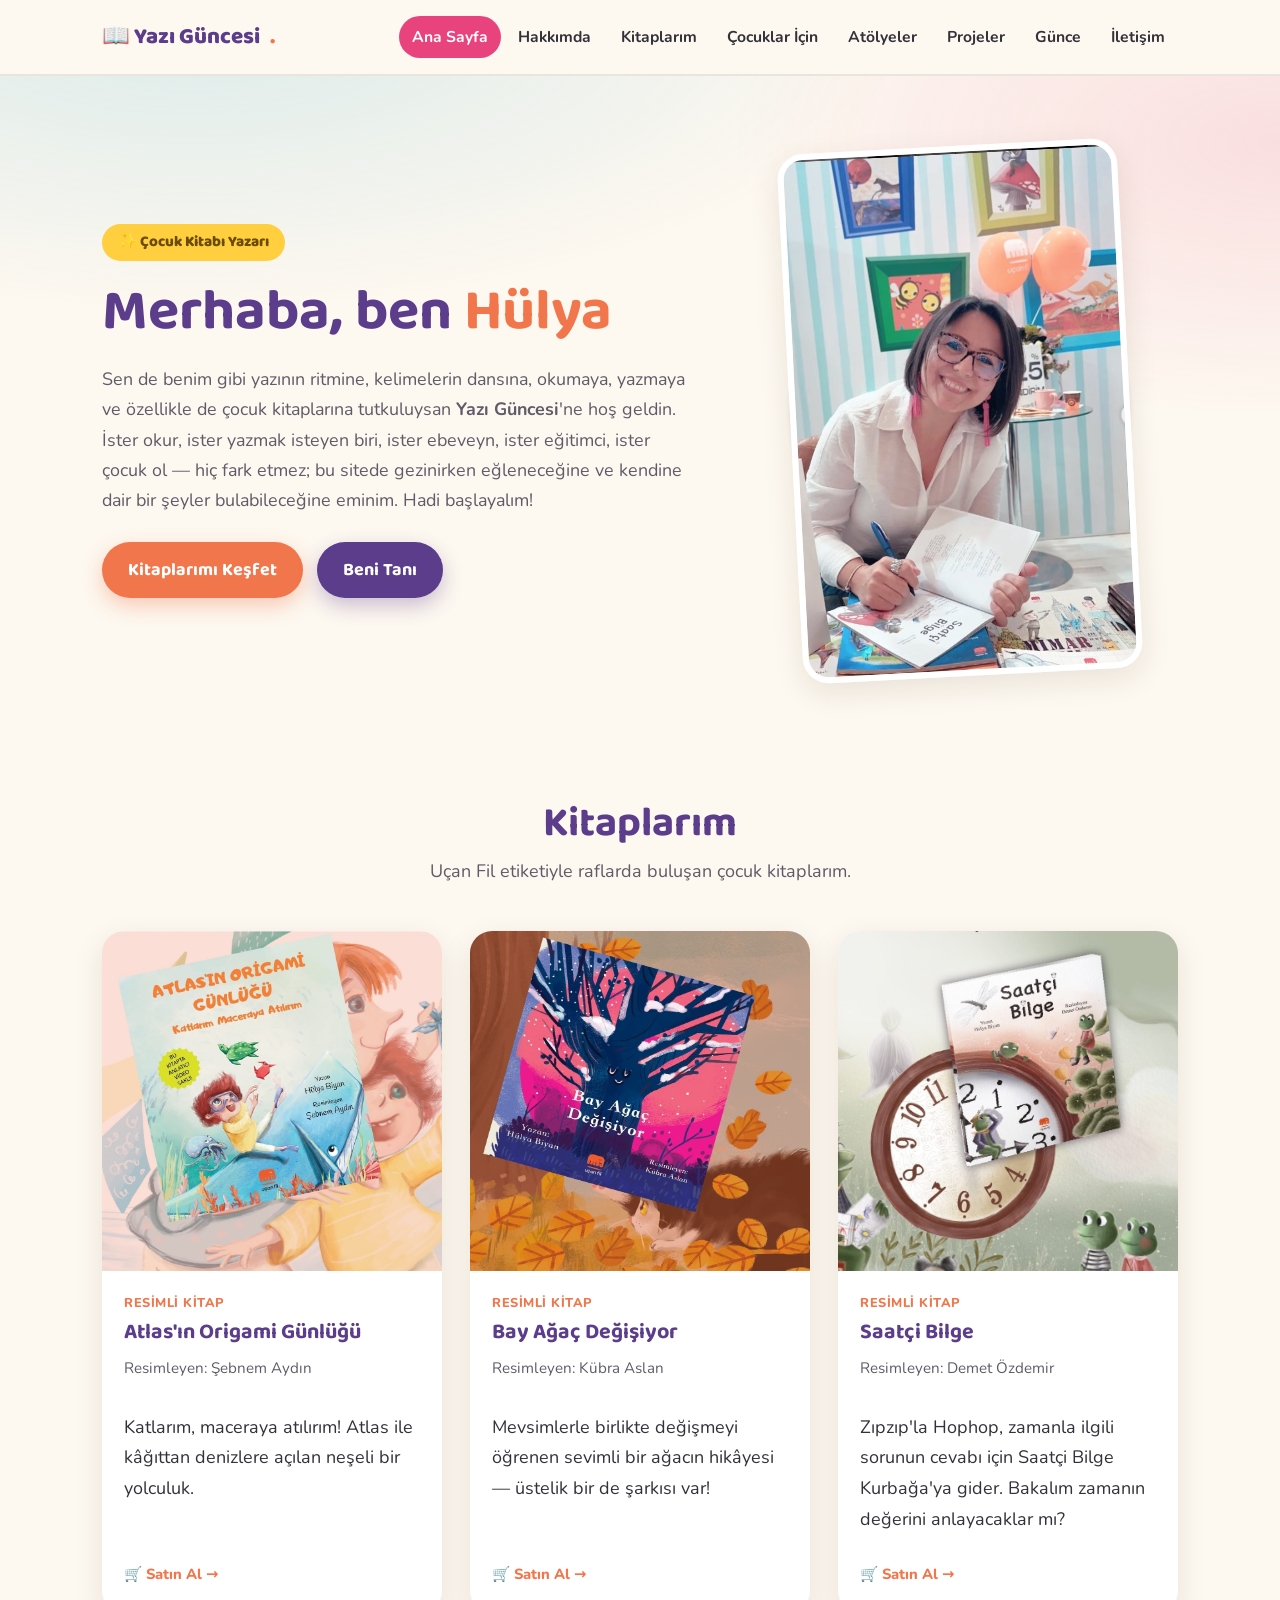
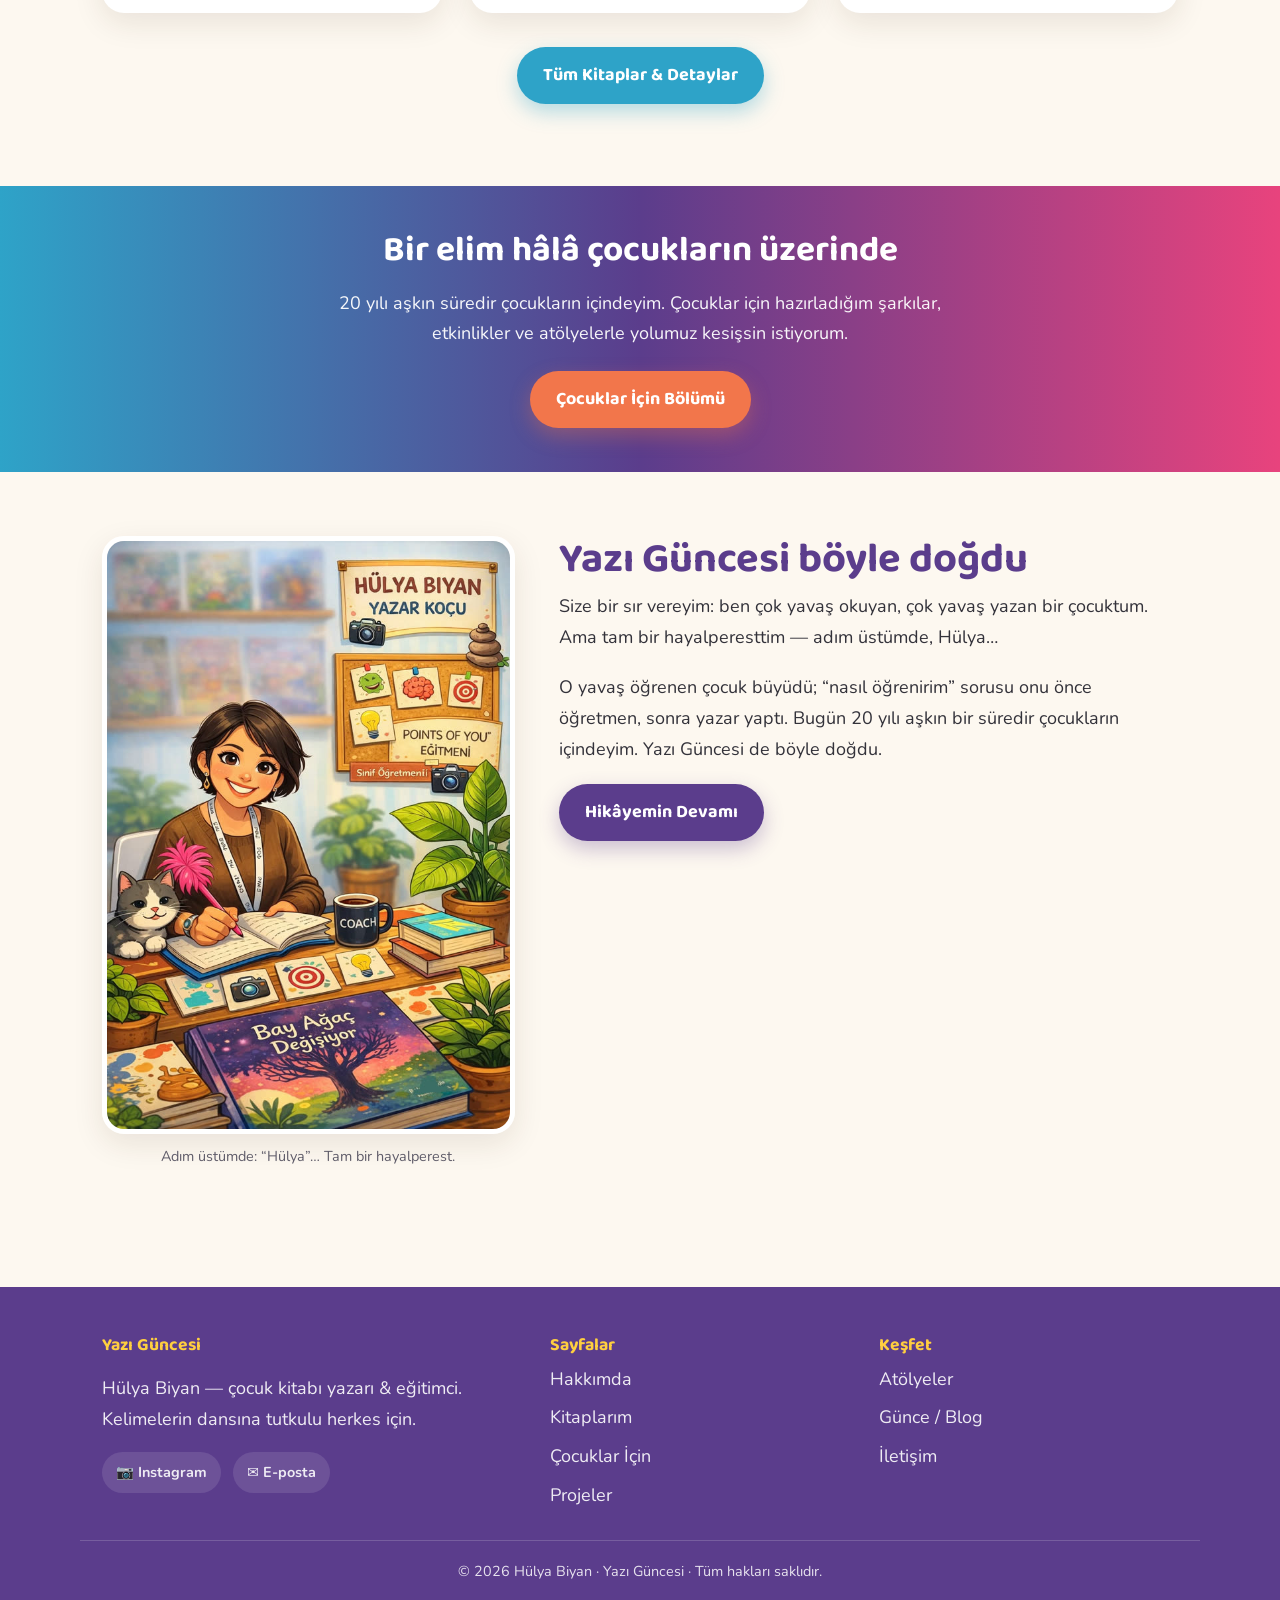
==== commit dc68a1e8: "Ana sayfadaki salincakli foto illustrasyonla degistirildi (salincak Cocuklar Icin'de kaldi)" ====
--- a/index.html
+++ b/index.html
@@ -165,7 +165,7 @@
   <section>
     <div class="kapsayici hakkimda-grid">
       <div class="foto-yigin">
-        <img src="assets/img/hulya-cocukluk.jpg" alt="Hülya'nın çocukluk fotoğrafı" width="1600" height="1200" loading="lazy" decoding="async" />
+        <img src="assets/img/hulya-illustrasyon.jpg" alt="Hülya Biyan'ı çalışma masasında anlatan illüstrasyon: yazar koçu, Points of You eğitmeni ve sınıf öğretmeni" width="608" height="888" loading="lazy" decoding="async" />
         <p class="altyazi">Adım üstümde: “Hülya”… Tam bir hayalperest.</p>
       </div>
       <div class="metin-blok">
